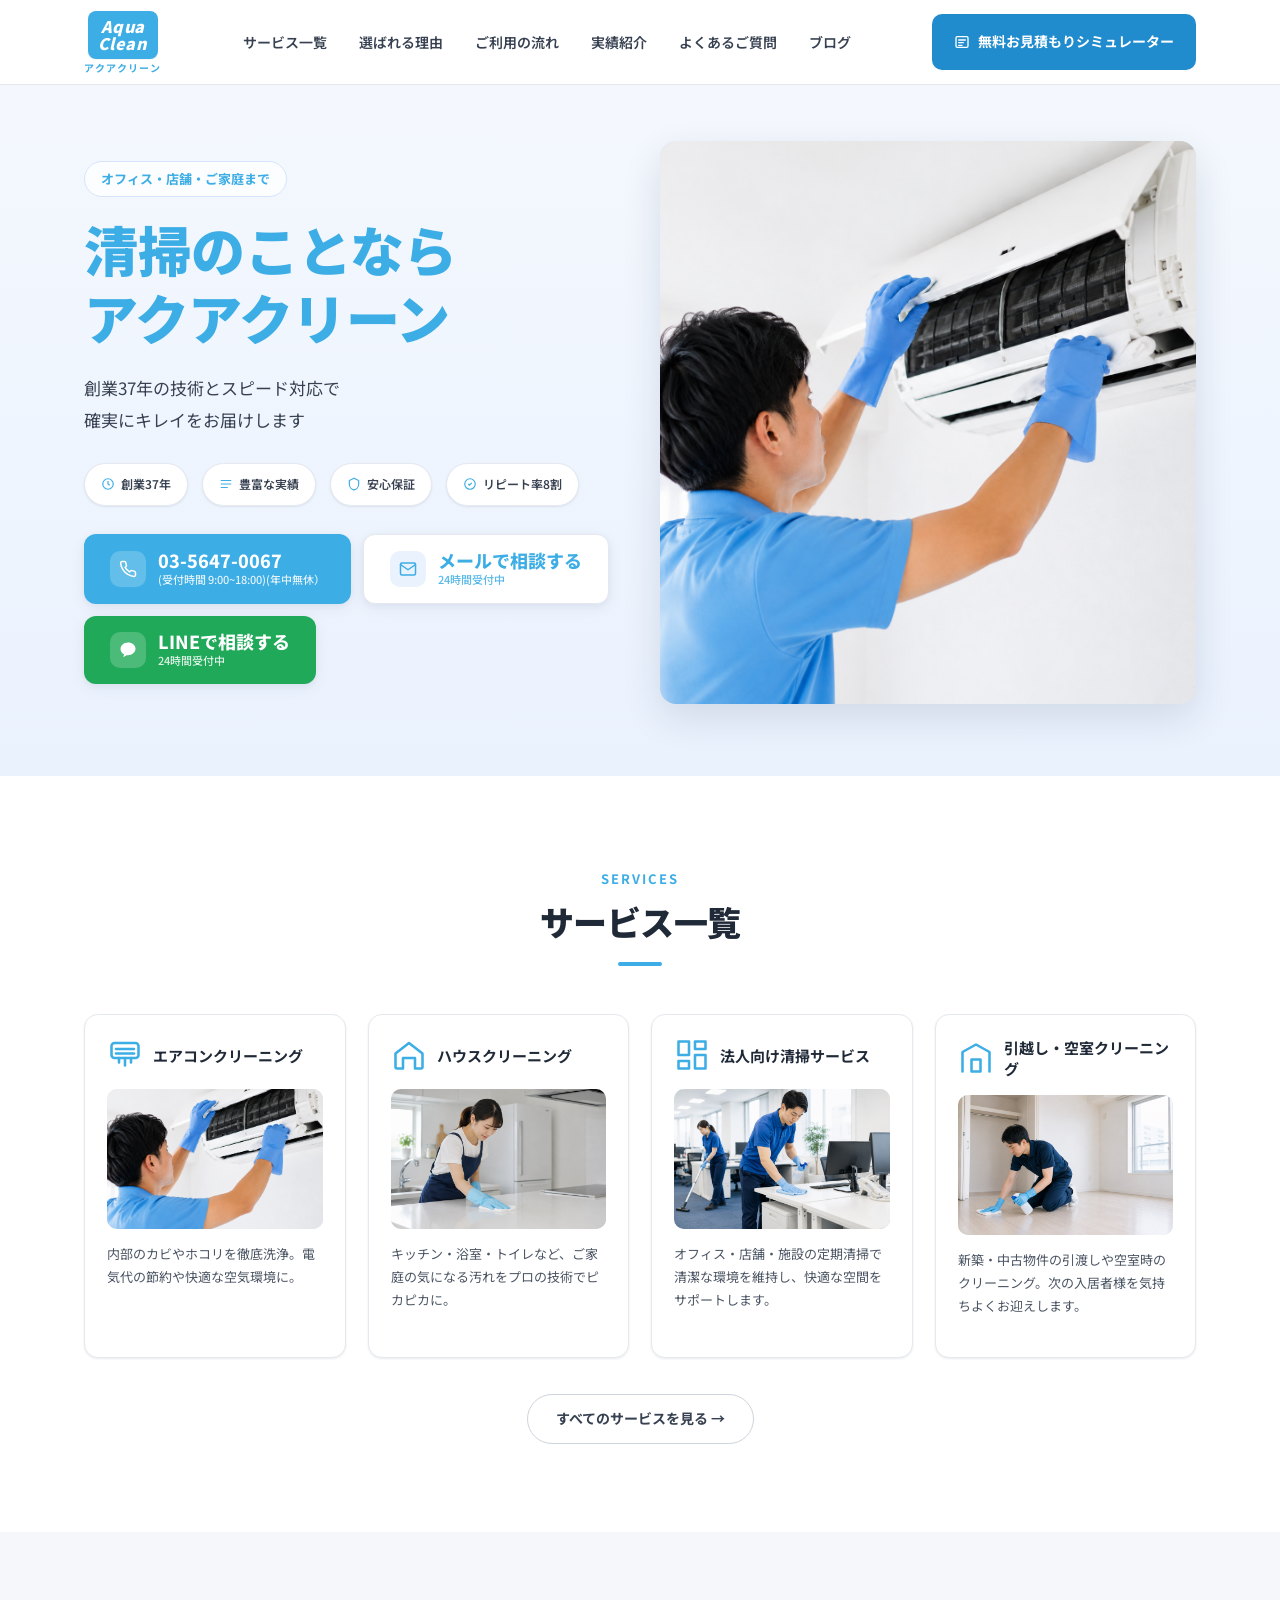
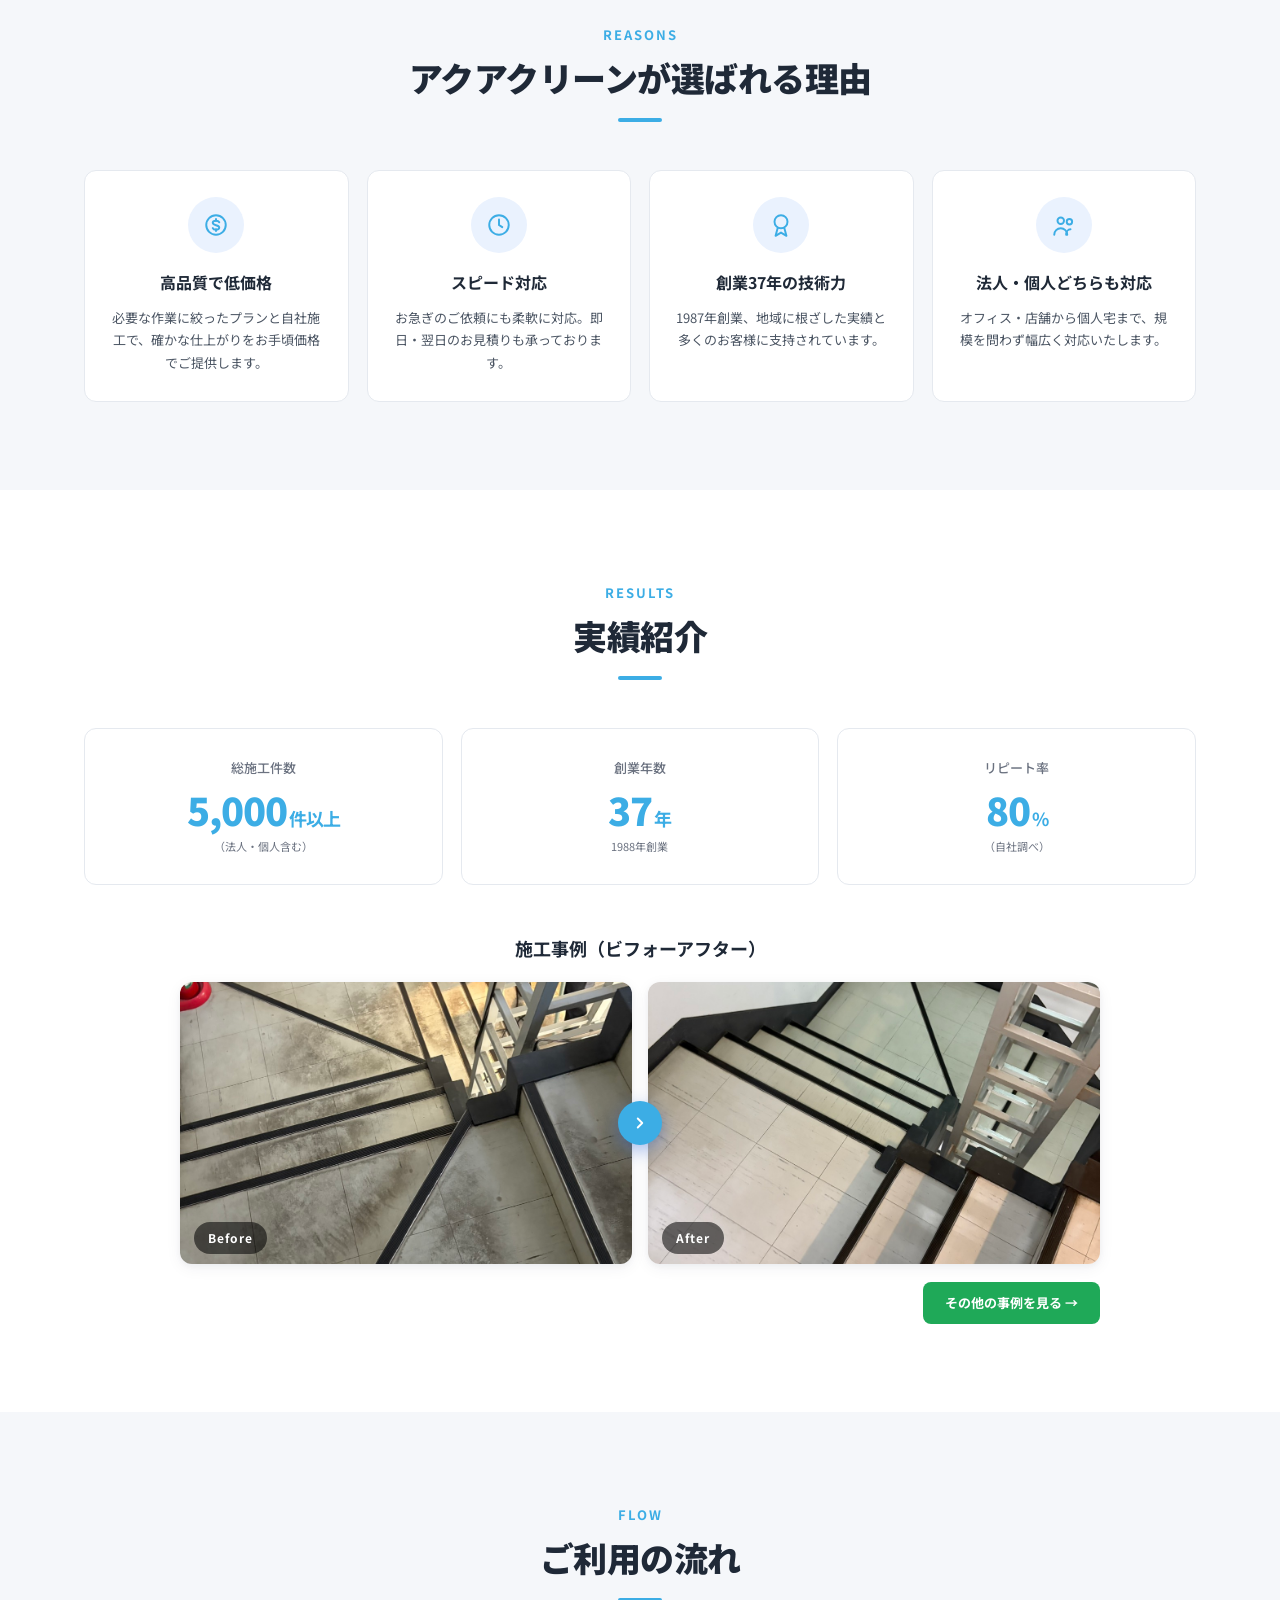
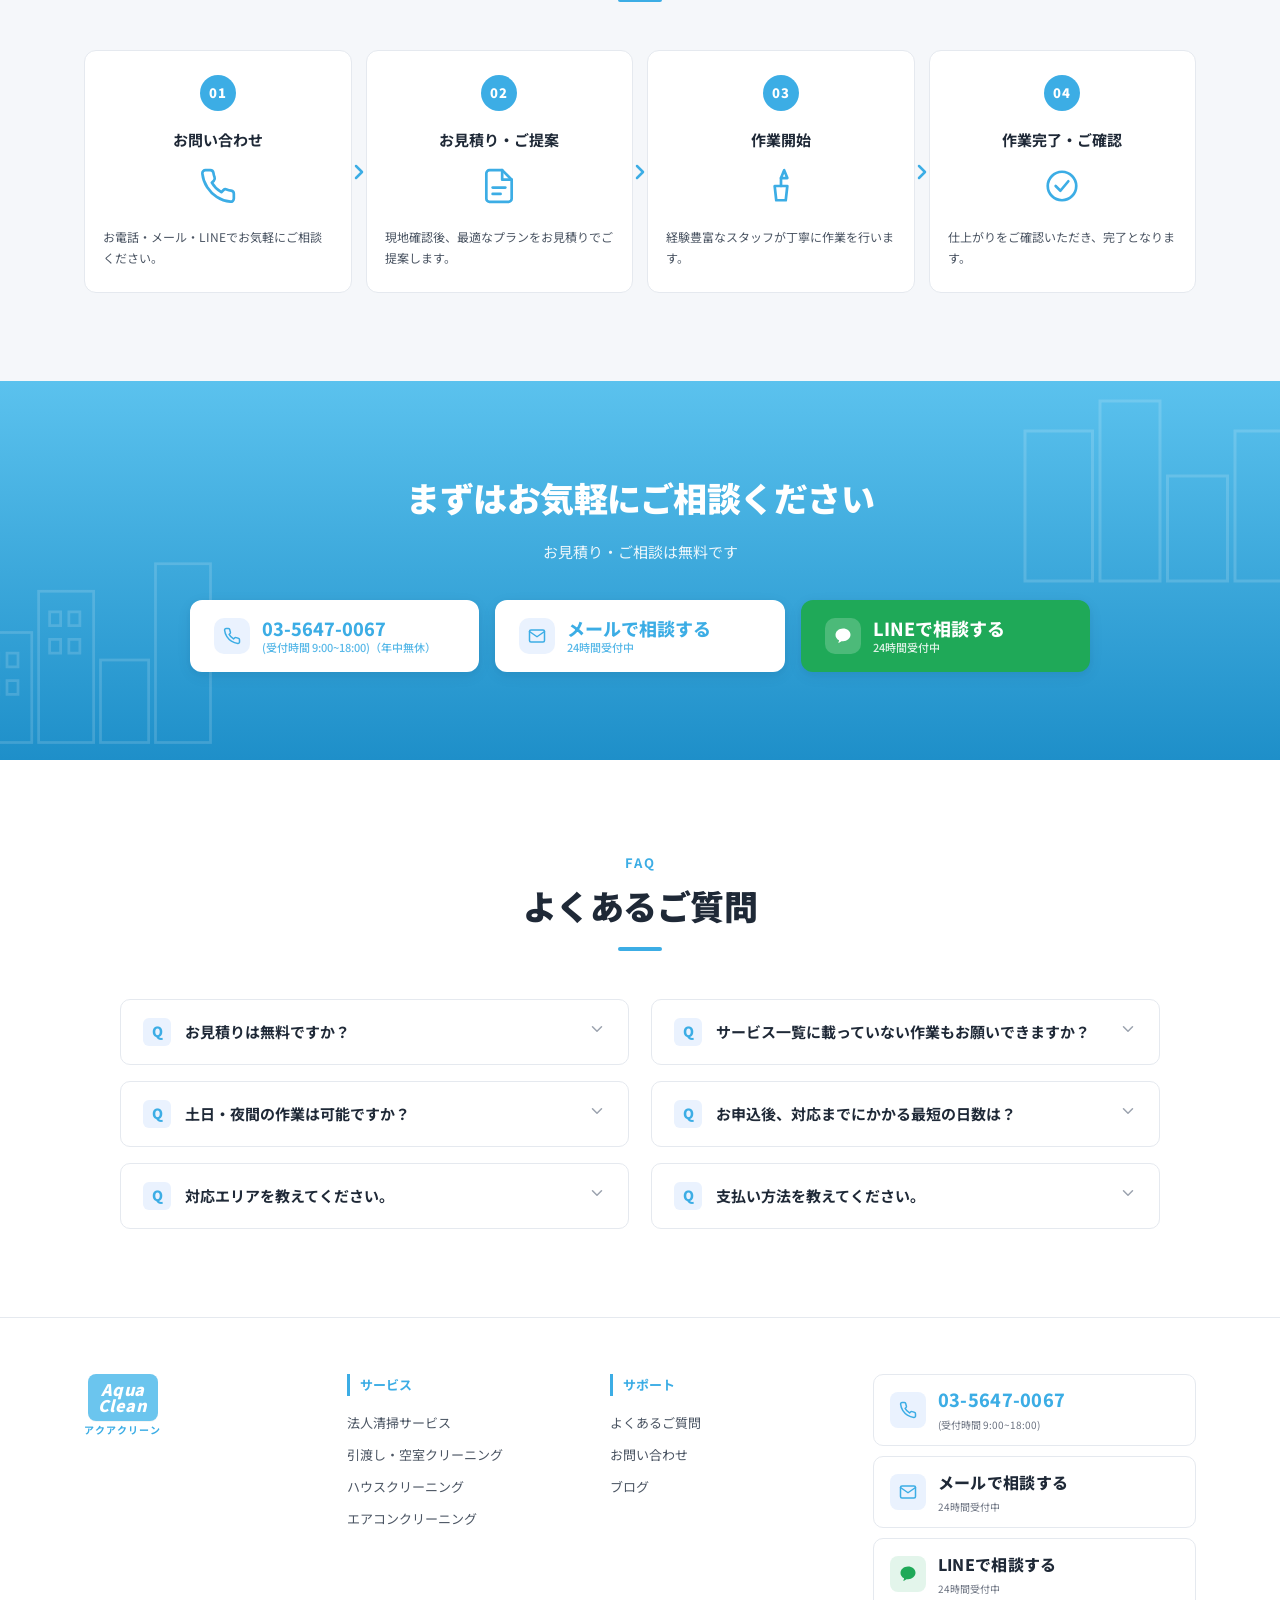
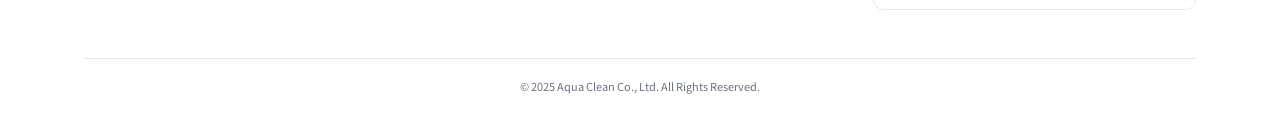
==== index.html @ 9b35b6a0 "Initial commit: aqua-clean LP site Co-Authored-By: Claude Sonnet 5 <noreply@anthropic.com>" ====
<!DOCTYPE html>
<html lang="ja">
<head>
<meta charset="UTF-8" />
<meta name="viewport" content="width=device-width, initial-scale=1.0" />
<title>アクアクリーン株式会社 | 法人・ハウスクリーニング・エアコン・空室清掃</title>
<link rel="preconnect" href="https://fonts.googleapis.com" />
<link rel="preconnect" href="https://fonts.gstatic.com" crossorigin />
<link href="https://fonts.googleapis.com/css2?family=Noto+Sans+JP:wght@400;500;700;900&display=swap" rel="stylesheet" />
<style>
  :root {
    --primary: #3CADE5;
    --primary-dark: #1E8FC9;
    --primary-light: #6BC5EE;
    --primary-bg: #EAF2FE;
    --green: #1FA958;
    --green-dark: #178A47;
    --pink: #E73E7C;
    --gray-100: #F5F7FA;
    --gray-200: #E5E9EF;
    --gray-300: #CED4DC;
    --gray-400: #9CA3AF;
    --gray-500: #6B7280;
    --gray-600: #4B5563;
    --gray-700: #374151;
    --gray-800: #1F2937;
    --text: #1F2937;
    --text-muted: #6B7280;
    --white: #ffffff;
    --shadow-sm: 0 1px 2px rgba(15, 30, 60, 0.04), 0 1px 3px rgba(15, 30, 60, 0.05);
    --shadow-md: 0 4px 16px rgba(15, 30, 60, 0.06), 0 2px 6px rgba(15, 30, 60, 0.04);
    --shadow-lg: 0 14px 38px rgba(15, 30, 60, 0.08), 0 4px 12px rgba(15, 30, 60, 0.04);
  }

  * { box-sizing: border-box; margin: 0; padding: 0; }
  html { scroll-behavior: smooth; }
  body {
    font-family: 'Noto Sans JP', -apple-system, BlinkMacSystemFont, "Helvetica Neue", Arial, sans-serif;
    color: var(--text);
    background: #fff;
    line-height: 1.7;
    -webkit-font-smoothing: antialiased;
    text-rendering: optimizeLegibility;
  }
  img { max-width: 100%; display: block; }
  a { color: inherit; text-decoration: none; }
  button { font-family: inherit; cursor: pointer; border: none; background: none; }

  .container {
    max-width: 1160px;
    margin: 0 auto;
    padding: 0 24px;
  }

  /* ===== Logo ===== */
  .logo {
    display: inline-flex;
    flex-direction: column;
    align-items: center;
    gap: 4px;
    line-height: 1;
  }
  .logo-mark {
    background: var(--primary-light);
    color: #fff;
    border-radius: 8px;
    padding: 7px 10px;
    font-weight: 900;
    font-size: 16px;
    line-height: 1.05;
    text-align: center;
    font-style: italic;
    letter-spacing: 0.5px;
    box-shadow: 0 1px 0 rgba(0,0,0,0.04);
    width: 70px;
  }
  .logo-mark span { display: block; }
  .logo-sub {
    font-size: 10px;
    color: var(--primary);
    font-weight: 700;
    letter-spacing: 1px;
  }

  /* ===== Header ===== */
  .header {
    position: sticky;
    top: 0;
    z-index: 50;
    background: #fff;
    border-bottom: 1px solid var(--gray-200);
  }
  .header-inner {
    display: flex;
    align-items: center;
    gap: 24px;
    height: 84px;
  }
  .header .logo {
    flex-shrink: 0;
  }
  .nav {
    display: flex;
    align-items: center;
    justify-content: center;
    gap: 32px;
    flex: 1;
    height: 100%;
    margin: 0;
  }
  .nav a {
    font-size: 14px;
    font-weight: 600;
    color: var(--gray-700);
    line-height: 1;
    white-space: nowrap;
    transition: color 0.15s;
  }
  .nav a:hover { color: var(--primary); }
  .header-cta {
    display: flex;
    align-items: center;
    gap: 8px;
    flex-shrink: 0;
    height: 56px;
  }
  .header-phone {
    display: flex;
    align-items: center;
    gap: 10px;
    border: 1.5px solid var(--gray-200);
    border-radius: 10px;
    padding: 0 18px;
    height: 100%;
  }
  .header-phone .ph-icon {
    color: var(--primary);
  }
  .header-phone .ph-num {
    font-size: 20px;
    font-weight: 700;
    color: var(--primary);
    letter-spacing: 0.5px;
    line-height: 1.1;
  }
  .header-phone .ph-hours {
    font-size: 10px;
    color: var(--gray-500);
    line-height: 1.3;
  }
  .btn-contact {
    display: inline-flex;
    align-items: center;
    gap: 8px;
    background: var(--primary);
    color: #fff;
    padding: 0 22px;
    height: 100%;
    border-radius: 10px;
    font-size: 14px;
    font-weight: 700;
    white-space: nowrap;
    transition: background 0.15s;
  }
  .btn-contact:hover { background: var(--primary-dark); }

  /* ===== Hero ===== */
  .hero {
    position: relative;
    background: linear-gradient(180deg, #F4F8FE 0%, #EAF2FE 100%);
    overflow: hidden;
  }
  .hero-inner {
    display: grid;
    grid-template-columns: 1fr 1fr;
    gap: 40px;
    align-items: center;
    padding: 56px 24px 72px;
    max-width: 1160px;
    margin: 0 auto;
  }
  .hero-eyebrow {
    display: inline-block;
    background: rgba(255,255,255,0.8);
    color: var(--primary);
    border: 1px solid #D6E4FB;
    border-radius: 999px;
    padding: 6px 16px;
    font-size: 13px;
    font-weight: 700;
    margin-bottom: 18px;
  }
  .hero h1 {
    font-size: 54px;
    line-height: 1.25;
    font-weight: 900;
    color: var(--primary);
    margin-bottom: 22px;
    letter-spacing: -0.5px;
  }
  .hero p.lead {
    font-size: 17px;
    color: var(--gray-700);
    line-height: 1.85;
    margin-bottom: 28px;
  }
  .hero-badges {
    display: flex;
    gap: 14px;
    margin-bottom: 28px;
    flex-wrap: wrap;
  }
  .hero-badge {
    background: #fff;
    border: 1px solid var(--gray-200);
    border-radius: 999px;
    padding: 10px 16px;
    font-size: 12px;
    font-weight: 600;
    color: var(--gray-700);
    display: flex;
    align-items: center;
    gap: 6px;
    box-shadow: var(--shadow-sm);
  }
  .hero-badge svg { color: var(--primary); }
  .hero-cta {
    display: flex;
    flex-wrap: wrap;
    gap: 12px;
  }
  .hero-img-wrap {
    position: relative;
    aspect-ratio: 4 / 4.2;
    border-radius: 16px;
    overflow: hidden;
    background: #DDE9F4;
    box-shadow: 0 14px 38px rgba(15, 30, 60, 0.12);
  }
  .hero-img-wrap img {
    width: 100%;
    height: 100%;
    object-fit: cover;
    object-position: center;
    display: block;
  }

  /* ===== Buttons ===== */
  .btn {
    display: inline-flex;
    align-items: center;
    gap: 12px;
    padding: 16px 26px;
    border-radius: 12px;
    font-weight: 700;
    font-size: 15px;
    transition: transform 0.12s ease, box-shadow 0.12s ease, background 0.15s;
    box-shadow: var(--shadow-md);
    line-height: 1.2;
  }
  .btn:hover { transform: translateY(-1px); box-shadow: var(--shadow-lg); }
  .btn-primary {
    background: var(--primary);
    color: #fff;
  }
  .btn-primary:hover { background: var(--primary-dark); }
  .btn-secondary {
    background: #fff;
    color: var(--primary);
    border: 1.5px solid var(--gray-200);
  }
  .btn-line {
    background: var(--green);
    color: #fff;
  }
  .btn-line:hover { background: var(--green-dark); }
  .btn-icon {
    width: 36px;
    height: 36px;
    border-radius: 10px;
    background: rgba(255,255,255,0.2);
    display: inline-flex;
    align-items: center;
    justify-content: center;
    flex-shrink: 0;
  }
  .btn-secondary .btn-icon { background: var(--primary-bg); }
  .btn .btn-text {
    display: flex;
    flex-direction: column;
    align-items: flex-start;
    gap: 2px;
  }
  .btn .btn-text .lg { font-size: 18px; font-weight: 800; line-height: 1.1; }
  .btn .btn-text .sm { font-size: 11px; opacity: 0.85; font-weight: 500; }

  /* ===== Section base ===== */
  section { padding: 88px 0; }
  .section-head {
    text-align: center;
    margin-bottom: 48px;
  }
  .section-eyebrow {
    display: inline-block;
    color: var(--primary);
    font-weight: 700;
    font-size: 13px;
    letter-spacing: 2px;
    margin-bottom: 10px;
  }
  .section-title {
    font-size: 34px;
    font-weight: 900;
    color: var(--gray-800);
    letter-spacing: -0.5px;
    line-height: 1.3;
  }
  .section-title::after {
    content: "";
    display: block;
    width: 44px;
    height: 4px;
    background: var(--primary);
    border-radius: 2px;
    margin: 18px auto 0;
  }

  /* ===== Services ===== */
  .services-grid {
    display: grid;
    grid-template-columns: repeat(4, 1fr);
    gap: 22px;
  }
  .service-card {
    background: #fff;
    border: 1px solid var(--gray-200);
    border-radius: 14px;
    padding: 22px;
    display: flex;
    flex-direction: column;
    box-shadow: var(--shadow-sm);
    transition: transform 0.18s, box-shadow 0.18s;
  }
  .service-card:hover { transform: translateY(-4px); box-shadow: var(--shadow-lg); }
  .service-head {
    display: flex;
    align-items: center;
    gap: 10px;
    margin-bottom: 16px;
  }
  .service-icon {
    width: 36px;
    height: 36px;
    color: var(--primary);
    flex-shrink: 0;
  }
  .service-head h3 {
    font-size: 15px;
    font-weight: 700;
    color: var(--gray-800);
    line-height: 1.4;
  }
  .service-img {
    border-radius: 10px;
    overflow: hidden;
    height: 140px;
    margin-bottom: 14px;
    position: relative;
    background: #E6EEF6;
  }
  .service-img .ph {
    position: absolute; inset: 0;
    display: flex; align-items: center; justify-content: center;
    font-size: 11px; color: rgba(0,0,0,0.35);
    font-family: ui-monospace, monospace;
  }
  .service-card p {
    font-size: 13px;
    color: var(--gray-600);
    line-height: 1.75;
    margin-bottom: 18px;
    flex: 1;
  }
  .service-btn {
    display: inline-flex;
    align-items: center;
    justify-content: center;
    gap: 6px;
    width: 100%;
    background: #fff;
    border: 1.5px solid var(--primary);
    color: var(--primary);
    padding: 10px 14px;
    border-radius: 8px;
    font-weight: 700;
    font-size: 13px;
    transition: background 0.15s, color 0.15s;
  }
  .service-btn:hover { background: var(--primary); color: #fff; }
  .services-allbtn {
    display: block;
    margin: 36px auto 0;
    text-align: center;
  }
  .services-allbtn a {
    display: inline-block;
    background: #fff;
    border: 1.5px solid var(--gray-300);
    color: var(--gray-700);
    padding: 12px 28px;
    border-radius: 999px;
    font-size: 14px;
    font-weight: 700;
    transition: all 0.15s;
  }
  .services-allbtn a:hover { border-color: var(--primary); color: var(--primary); }

  .service-img img {
    position: absolute;
    inset: 0;
    width: 100%;
    height: 100%;
    object-fit: cover;
    object-position: center;
    display: block;
  }

  /* Service-specific imagery (CSS-only placeholder visuals) */
  .img-aircon { background: linear-gradient(135deg, #E8F1F9 0%, #C9DDF0 100%); }
  .img-house  { background: linear-gradient(135deg, #FCE8EE 0%, #E8C9D5 100%); }
  .img-corp   { background: linear-gradient(135deg, #E5EAF1 0%, #C2CCD9 100%); }
  .img-move   { background: linear-gradient(135deg, #EFF5EA 0%, #D7E5C9 100%); }

  /* ===== Reasons ===== */
  .reasons {
    background: var(--gray-100);
  }
  .reasons-grid {
    display: grid;
    grid-template-columns: repeat(4, 1fr);
    gap: 18px;
  }
  .reason-card {
    background: #fff;
    border: 1px solid var(--gray-200);
    border-radius: 12px;
    padding: 26px 22px;
    text-align: center;
  }
  .reason-icon {
    width: 56px;
    height: 56px;
    border-radius: 50%;
    background: var(--primary-bg);
    color: var(--primary);
    display: inline-flex;
    align-items: center;
    justify-content: center;
    margin-bottom: 16px;
  }
  .reason-card h3 {
    font-size: 16px;
    font-weight: 700;
    color: var(--gray-800);
    margin-bottom: 10px;
  }
  .reason-card p {
    font-size: 13px;
    color: var(--gray-600);
    line-height: 1.75;
  }

  /* ===== Results ===== */
  .stats-grid {
    display: grid;
    grid-template-columns: repeat(3, 1fr);
    gap: 18px;
    margin-bottom: 48px;
  }
  .stat {
    background: #fff;
    border: 1px solid var(--gray-200);
    border-radius: 12px;
    padding: 28px 16px;
    text-align: center;
  }
  .stat-label {
    font-size: 13px;
    color: var(--gray-500);
    margin-bottom: 12px;
    font-weight: 500;
  }
  .stat-value {
    font-size: 38px;
    font-weight: 900;
    color: var(--primary);
    line-height: 1;
    letter-spacing: -1px;
  }
  .stat-value .unit {
    font-size: 18px;
    font-weight: 700;
    margin-left: 2px;
  }
  .stat-sub {
    font-size: 11px;
    color: var(--gray-500);
    margin-top: 8px;
  }
  .results-h3 {
    font-size: 18px;
    font-weight: 700;
    color: var(--gray-800);
    margin-bottom: 18px;
    text-align: center;
  }
  .ba-wrap {
    position: relative;
    display: grid;
    grid-template-columns: 1fr 1fr;
    gap: 16px;
    max-width: 920px;
    margin: 0 auto;
  }
  .ba-card {
    border-radius: 12px;
    overflow: hidden;
    aspect-ratio: 16/10;
    position: relative;
    box-shadow: var(--shadow-md);
  }
  .ba-img {
    position: absolute;
    inset: 0;
    background: linear-gradient(180deg, #C8C9CB 0%, #989B9F 100%);
  }
  .ba-img img {
    width: 100%;
    height: 100%;
    object-fit: cover;
    object-position: center;
    display: block;
  }
  .ba-img.before {
    background:
      linear-gradient(135deg, rgba(40,40,40,0.25) 0%, rgba(255,255,255,0) 60%),
      repeating-linear-gradient(45deg, #BCBEC1 0 28px, #A6A8AC 28px 56px);
  }
  .ba-img.after {
    background:
      linear-gradient(180deg, rgba(255,255,255,0.4) 0%, rgba(255,255,255,0.05) 60%),
      repeating-linear-gradient(45deg, #F2F4F7 0 28px, #DCE0E5 28px 56px);
  }
  .ba-tag {
    position: absolute;
    bottom: 10px;
    left: 14px;
    background: rgba(0,0,0,0.55);
    color: #fff;
    font-size: 12px;
    font-weight: 700;
    padding: 6px 14px;
    border-radius: 999px;
    letter-spacing: 1px;
  }
  .ba-toggle {
    position: absolute;
    top: 50%; left: 50%;
    transform: translate(-50%, -50%);
    width: 44px; height: 44px;
    border-radius: 50%;
    background: var(--primary);
    color: #fff;
    display: flex; align-items: center; justify-content: center;
    box-shadow: 0 6px 18px rgba(30,91,214,0.4);
    z-index: 2;
    cursor: default; pointer-events: none;
  }
  .ba-more {
    text-align: right;
    margin-top: 18px;
    max-width: 920px;
    margin-left: auto;
    margin-right: auto;
  }
  .ba-more a {
    display: inline-block;
    background: var(--green);
    color: #fff;
    padding: 10px 22px;
    border-radius: 8px;
    font-size: 13px;
    font-weight: 700;
  }

  /* ===== Flow ===== */
  .flow {
    background: var(--gray-100);
  }
  .flow-grid {
    display: grid;
    grid-template-columns: repeat(4, 1fr);
    gap: 14px;
    position: relative;
  }
  .flow-card {
    background: #fff;
    border: 1px solid var(--gray-200);
    border-radius: 12px;
    padding: 24px 18px;
    text-align: center;
    position: relative;
  }
  .flow-arrow {
    position: absolute;
    top: 50%;
    right: -20px;
    transform: translateY(-50%);
    width: 24px;
    height: 24px;
    color: var(--primary);
    z-index: 2;
  }
  .flow-num {
    display: inline-flex;
    align-items: center;
    justify-content: center;
    width: 36px; height: 36px;
    border-radius: 50%;
    background: var(--primary);
    color: #fff;
    font-weight: 900;
    font-size: 13px;
    margin-bottom: 16px;
    letter-spacing: 1px;
  }
  .flow-card h3 {
    font-size: 15px;
    font-weight: 700;
    color: var(--gray-800);
    margin-bottom: 14px;
  }
  .flow-icon {
    width: 38px;
    height: 38px;
    color: var(--primary);
    margin: 0 auto 14px;
  }
  .flow-card p {
    font-size: 12px;
    color: var(--gray-600);
    line-height: 1.75;
    text-align: left;
  }

  /* ===== CTA Section ===== */
  .cta-section {
    background: linear-gradient(180deg, #5BC2EE 0%, #1E8FC9 100%);
    color: #fff;
    position: relative;
    overflow: hidden;
  }
  .cta-section::before, .cta-section::after {
    content: "";
    position: absolute;
    pointer-events: none;
    opacity: 0.15;
  }
  .cta-section::before {
    left: -40px; bottom: -10px;
    width: 280px; height: 220px;
    background: url("data:image/svg+xml;utf8,<svg xmlns='http://www.w3.org/2000/svg' viewBox='0 0 200 160'><g fill='none' stroke='white' stroke-width='2'><rect x='10' y='60' width='40' height='80'/><rect x='55' y='30' width='40' height='110'/><rect x='100' y='80' width='35' height='60'/><rect x='140' y='10' width='40' height='130'/><rect x='18' y='75' width='8' height='10'/><rect x='32' y='75' width='8' height='10'/><rect x='18' y='95' width='8' height='10'/><rect x='32' y='95' width='8' height='10'/><rect x='63' y='45' width='8' height='10'/><rect x='77' y='45' width='8' height='10'/><rect x='63' y='65' width='8' height='10'/><rect x='77' y='65' width='8' height='10'/></g></svg>") no-repeat center / contain;
  }
  .cta-section::after {
    right: -40px; top: -10px;
    width: 320px; height: 240px;
    background: url("data:image/svg+xml;utf8,<svg xmlns='http://www.w3.org/2000/svg' viewBox='0 0 200 160'><g fill='none' stroke='white' stroke-width='2'><rect x='10' y='40' width='45' height='100'/><rect x='60' y='20' width='40' height='120'/><rect x='105' y='70' width='40' height='70'/><rect x='150' y='40' width='40' height='100'/></g></svg>") no-repeat center / contain;
  }
  .cta-section .container { position: relative; z-index: 2; }
  .cta-title {
    text-align: center;
    font-size: 34px;
    font-weight: 900;
    margin-bottom: 12px;
    letter-spacing: -0.5px;
  }
  .cta-sub {
    text-align: center;
    font-size: 15px;
    opacity: 0.9;
    margin-bottom: 36px;
  }
  .cta-buttons {
    display: grid;
    grid-template-columns: repeat(3, 1fr);
    gap: 16px;
    max-width: 900px;
    margin: 0 auto;
  }
  .cta-buttons .btn {
    justify-content: flex-start;
    padding: 18px 24px;
  }
  .cta-buttons .btn-phone {
    background: #fff;
    color: var(--primary);
  }
  .cta-buttons .btn-mail {
    background: #fff;
    color: var(--primary);
  }
  .cta-buttons .btn-mail .btn-icon { background: var(--primary-bg); }

  /* ===== FAQ ===== */
  .faq-grid {
    display: grid;
    grid-template-columns: 1fr 1fr;
    gap: 16px 22px;
    max-width: 1040px;
    margin: 0 auto;
  }
  .faq-item {
    background: #fff;
    border: 1px solid var(--gray-200);
    border-radius: 10px;
    padding: 18px 22px;
    cursor: pointer;
    transition: border-color 0.15s, box-shadow 0.15s;
  }
  .faq-item:hover { border-color: var(--primary); }
  .faq-q {
    display: flex;
    align-items: center;
    gap: 14px;
    font-weight: 700;
    font-size: 15px;
    color: var(--gray-800);
  }
  .faq-q .q-mark {
    width: 28px; height: 28px;
    background: var(--primary-bg);
    color: var(--primary);
    border-radius: 6px;
    display: inline-flex;
    align-items: center;
    justify-content: center;
    font-weight: 900;
    flex-shrink: 0;
    font-size: 14px;
  }
  .faq-q .q-text { flex: 1; }
  .faq-q .q-chev {
    color: var(--gray-400);
    transition: transform 0.2s;
  }
  .faq-item.open .q-chev { transform: rotate(180deg); color: var(--primary); }
  .faq-a {
    max-height: 0;
    overflow: hidden;
    transition: max-height 0.25s ease;
    color: var(--gray-600);
    font-size: 13.5px;
    line-height: 1.85;
    padding-left: 42px;
  }
  .faq-item.open .faq-a {
    max-height: 300px;
    padding-top: 12px;
  }

  /* ===== Footer ===== */
  .footer {
    background: #fff;
    border-top: 1px solid var(--gray-200);
    padding: 56px 0 0;
  }
  .footer-grid {
    display: grid;
    grid-template-columns: 1fr 1fr 1fr 1.4fr;
    gap: 32px;
    align-items: flex-start;
  }
  .footer-brand .footer-logo { margin-bottom: 16px; }
  .footer-company {
    font-size: 14px;
    font-weight: 700;
    margin-bottom: 12px;
    color: var(--gray-800);
  }
  .footer-info {
    font-size: 12px;
    color: var(--gray-600);
    line-height: 1.85;
  }
  .footer-info .tel-num {
    color: var(--primary);
    font-weight: 700;
    font-size: 14px;
  }
  .footer-col h4 {
    font-size: 13px;
    color: var(--primary);
    font-weight: 700;
    margin-bottom: 16px;
    padding-left: 10px;
    border-left: 3px solid var(--primary);
  }
  .footer-col ul { list-style: none; }
  .footer-col li {
    font-size: 13px;
    color: var(--gray-600);
    margin-bottom: 10px;
  }
  .footer-col li a:hover { color: var(--primary); }
  .footer-cta {
    display: flex;
    flex-direction: column;
    gap: 10px;
  }
  .footer-cta a {
    display: flex;
    align-items: center;
    gap: 12px;
    border: 1.5px solid var(--gray-200);
    border-radius: 10px;
    padding: 12px 16px;
    background: #fff;
    transition: all 0.15s;
  }
  .footer-cta a:hover { border-color: var(--primary); }
  .footer-cta .ic {
    width: 36px; height: 36px;
    border-radius: 8px;
    display: inline-flex;
    align-items: center;
    justify-content: center;
    flex-shrink: 0;
  }
  .footer-cta .tel .ic { background: var(--primary-bg); color: var(--primary); }
  .footer-cta .mail .ic { background: var(--primary-bg); color: var(--primary); }
  .footer-cta .line .ic { background: rgba(31,169,88,0.12); color: var(--green); }
  .footer-cta .label-lg {
    font-size: 16px;
    font-weight: 800;
    color: var(--gray-800);
    line-height: 1.1;
    letter-spacing: 0.3px;
  }
  .footer-cta .tel .label-lg { color: var(--primary); font-size: 18px; }
  .footer-cta .label-sm {
    display: block;
    font-size: 10px;
    color: var(--gray-500);
    margin-top: 2px;
  }
  .footer-bottom {
    border-top: 1px solid var(--gray-200);
    margin-top: 48px;
    padding: 18px 0;
    text-align: center;
    font-size: 11px;
    color: var(--gray-500);
  }

  /* Hero Top Eyebrow strip */
  .hero-top-line {
    border-bottom: 1px solid var(--gray-200);
    background: #fff;
    padding: 6px 0;
  }
  .hero-top-line .container {
    display: flex;
    justify-content: center;
    gap: 16px;
    font-size: 11px;
    color: var(--gray-500);
  }

  @media (max-width: 960px) {
    .hero-inner { grid-template-columns: 1fr; padding: 40px 24px; }
    .hero h1 { font-size: 38px; }
    .services-grid, .reasons-grid, .stats-grid, .flow-grid { grid-template-columns: repeat(2, 1fr); }
    .cta-buttons { grid-template-columns: 1fr; }
    .faq-grid { grid-template-columns: 1fr; }
    .footer-grid { grid-template-columns: 1fr 1fr; }
    .nav { display: none; }
    .header-cta { gap: 6px; }
  }
</style>
</head>
<body>

<!-- ===== Header ===== -->
<header class="header" data-screen-label="01 Header">
  <div class="container header-inner">
    <a href="#" class="logo" aria-label="アクアクリーン">
      <span class="logo-mark" style="background-color: rgb(60, 173, 229)"><span>Aqua</span><span>Clean</span></span>
      <span class="logo-sub" style="color: rgb(60, 173, 229)">アクアクリーン</span>
    </a>
    <nav class="nav" style="font-size: 12px; height: 25px">
      <a href="#services">サービス一覧</a>
      <a href="#reasons">選ばれる理由</a>
      <a href="#flow">ご利用の流れ</a>
      <a href="#results">実績紹介</a>
      <a href="#faq">よくあるご質問</a>
      <a href="/blog/">ブログ</a>
    </nav>
    <div class="header-cta">
      <a href="estimate.html" class="btn-contact" style="background-color: rgb(33, 140, 205)">
        <svg width="16" height="16" viewBox="0 0 24 24" fill="none" stroke="currentColor" stroke-width="2" stroke-linecap="round" stroke-linejoin="round"><rect x="3" y="4" width="18" height="16" rx="2"/><line x1="7" y1="9" x2="17" y2="9"/><line x1="7" y1="13" x2="14" y2="13"/><line x1="7" y1="17" x2="12" y2="17"/></svg>
        無料お見積もりシミュレーター
      </a>
    </div>
  </div>
</header>

<!-- ===== Hero ===== -->
<section class="hero" id="hero" style="padding: 0;" data-screen-label="03 Hero">
  <div class="hero-inner">
    <div class="hero-text">
      <span class="hero-eyebrow" style="color: rgb(60, 173, 229)">オフィス・店舗・ご家庭まで</span>
      <h1 style="color: rgb(60, 173, 229)">清掃のことなら<br/>アクアクリーン</h1>
      <p class="lead">創業37年の技術とスピード対応で<br/>確実にキレイをお届けします</p>

      <div class="hero-badges">
        <span class="hero-badge"><svg width="14" height="14" viewBox="0 0 24 24" fill="none" stroke="currentColor" stroke-width="2"><circle cx="12" cy="12" r="9"/><polyline points="12 7 12 12 15 14"/></svg>創業37年</span>
        <span class="hero-badge"><svg width="14" height="14" viewBox="0 0 24 24" fill="none" stroke="currentColor" stroke-width="2"><path d="M3 12h18M3 6h18M3 18h12"/></svg>豊富な実績</span>
        <span class="hero-badge"><svg width="14" height="14" viewBox="0 0 24 24" fill="none" stroke="currentColor" stroke-width="2"><path d="M12 2 4 6v6c0 5 3.4 9.5 8 10 4.6-.5 8-5 8-10V6l-8-4z"/></svg>安心保証</span>
        <span class="hero-badge"><svg width="14" height="14" viewBox="0 0 24 24" fill="none" stroke="currentColor" stroke-width="2"><path d="M21 12a9 9 0 1 1-18 0 9 9 0 0 1 18 0z"/><path d="M9 12l2 2 4-4"/></svg>リピート率8割</span>
      </div>

      <div class="hero-cta">
        <a href="tel:0356470067" class="btn btn-primary">
          <span class="btn-icon">
            <svg width="18" height="18" viewBox="0 0 24 24" fill="none" stroke="currentColor" stroke-width="2" stroke-linecap="round" stroke-linejoin="round"><path d="M22 16.92v3a2 2 0 0 1-2.18 2 19.79 19.79 0 0 1-8.63-3.07 19.5 19.5 0 0 1-6-6 19.79 19.79 0 0 1-3.07-8.67A2 2 0 0 1 4.11 2h3a2 2 0 0 1 2 1.72c.13.96.37 1.9.72 2.81a2 2 0 0 1-.45 2.11L8.09 9.91a16 16 0 0 0 6 6l1.27-1.27a2 2 0 0 1 2.11-.45c.91.35 1.85.59 2.81.72A2 2 0 0 1 22 16.92z"/></svg>
          </span>
          <span class="btn-text"><span class="lg">03-5647-0067</span><span class="sm">(受付時間 9:00~18:00)(年中無休）</span></span>
        </a>
        <a href="contact.html" class="btn btn-secondary">
          <span class="btn-icon">
            <svg width="18" height="18" viewBox="0 0 24 24" fill="none" stroke="currentColor" stroke-width="2" stroke-linecap="round" stroke-linejoin="round"><path d="M4 4h16c1.1 0 2 .9 2 2v12c0 1.1-.9 2-2 2H4c-1.1 0-2-.9-2-2V6c0-1.1.9-2 2-2z"/><polyline points="22,6 12,13 2,6"/></svg>
          </span>
          <span class="btn-text"><span class="lg">メールで相談する</span><span class="sm">24時間受付中</span></span>
        </a>
        <a href="#" onclick="openLineModal();return false;" class="btn btn-line">
          <span class="btn-icon">
            <svg width="18" height="18" viewBox="0 0 24 24" fill="currentColor"><path d="M12 2C6.48 2 2 5.86 2 10.6c0 3 1.92 5.66 4.83 7.18-.21.74-.78 2.74-.89 3.16-.14.5.18.5.39.36.16-.11 2.55-1.74 3.59-2.45.66.1 1.34.15 2.08.15 5.52 0 10-3.86 10-8.6S17.52 2 12 2z"/></svg>
          </span>
          <span class="btn-text"><span class="lg">LINEで相談する</span><span class="sm">24時間受付中</span></span>
        </a>
      </div>
    </div>

    <div class="hero-img-wrap">
      <img src="assets/hero-aircon.png" alt="エアコンクリーニング作業中のスタッフ" loading="eager"/>
    </div>
  </div>
</section>

<!-- ===== Services ===== -->
<section id="services" data-screen-label="04 Services">
  <div class="container">
    <div class="section-head">
      <span class="section-eyebrow">SERVICES</span>
      <h2 class="section-title">サービス一覧</h2>
    </div>
    <div class="services-grid">
      <article class="service-card">
        <div class="service-head">
          <svg class="service-icon" viewBox="0 0 24 24" fill="none" stroke="currentColor" stroke-width="1.7" stroke-linecap="round" stroke-linejoin="round"><rect x="3" y="4" width="18" height="10" rx="2"/><line x1="6" y1="8" x2="18" y2="8"/><line x1="6" y1="11" x2="18" y2="11"/><path d="M8 14v3M16 14v3M12 14v5"/></svg>
          <h3>エアコンクリーニング</h3>
        </div>
        <div class="service-img img-aircon"><img src="assets/hero-aircon.png" alt="エアコンクリーニング" loading="lazy"/></div>
        <p>内部のカビやホコリを徹底洗浄。電気代の節約や快適な空気環境に。</p>
      </article>

      <article class="service-card">
        <div class="service-head">
          <svg class="service-icon" viewBox="0 0 24 24" fill="none" stroke="currentColor" stroke-width="1.7" stroke-linecap="round" stroke-linejoin="round"><path d="M3 11l9-7 9 7v9a1 1 0 0 1-1 1h-4v-7h-8v7H4a1 1 0 0 1-1-1z"/></svg>
          <h3>ハウスクリーニング</h3>
        </div>
        <div class="service-img img-house"><img src="assets/service-house.png" alt="ハウスクリーニング" loading="lazy"/></div>
        <p>キッチン・浴室・トイレなど、ご家庭の気になる汚れをプロの技術でピカピカに。</p>
      </article>

      <article class="service-card">
        <div class="service-head">
          <svg class="service-icon" viewBox="0 0 24 24" fill="none" stroke="currentColor" stroke-width="1.7" stroke-linecap="round" stroke-linejoin="round"><rect x="3" y="3" width="7" height="9"/><rect x="14" y="3" width="7" height="5"/><rect x="14" y="12" width="7" height="9"/><rect x="3" y="16" width="7" height="5"/></svg>
          <h3>法人向け清掃サービス</h3>
        </div>
        <div class="service-img img-corp"><img src="assets/service-corp.png" alt="法人向け清掃サービス" loading="lazy"/></div>
        <p>オフィス・店舗・施設の定期清掃で清潔な環境を維持し、快適な空間をサポートします。</p>
      </article>

      <article class="service-card">
        <div class="service-head">
          <svg class="service-icon" viewBox="0 0 24 24" fill="none" stroke="currentColor" stroke-width="1.7" stroke-linecap="round" stroke-linejoin="round"><path d="M3 21V8l9-5 9 5v13"/><rect x="9" y="13" width="6" height="8"/></svg>
          <h3>引越し・空室クリーニング</h3>
        </div>
        <div class="service-img img-move"><img src="assets/service-move.png" alt="引越し・空室クリーニング" loading="lazy"/></div>
        <p>新築・中古物件の引渡しや空室時のクリーニング。次の入居者様を気持ちよくお迎えします。</p>
      </article>
    </div>
    <div class="services-allbtn"><a href="services.html">すべてのサービスを見る →</a></div>
  </div>
</section>

<!-- ===== Reasons ===== -->
<section id="reasons" class="reasons" data-screen-label="05 Reasons">
  <div class="container">
    <div class="section-head">
      <span class="section-eyebrow">REASONS</span>
      <h2 class="section-title">アクアクリーンが選ばれる理由</h2>
    </div>
    <div class="reasons-grid">
      <div class="reason-card">
        <div class="reason-icon">
          <svg width="26" height="26" viewBox="0 0 24 24" fill="none" stroke="currentColor" stroke-width="1.8" stroke-linecap="round" stroke-linejoin="round"><circle cx="12" cy="12" r="9"/><path d="M15 9.5c-.5-1-1.7-1.5-3-1.5-1.7 0-3 .8-3 2 0 1.4 1.5 1.8 3 2.2s3 .8 3 2.2c0 1.2-1.3 2-3 2-1.4 0-2.6-.6-3-1.6"/><path d="M12 6.5V8M12 16v1.5"/></svg>
        </div>
        <h3>高品質で低価格</h3>
        <p>必要な作業に絞ったプランと自社施工で、確かな仕上がりをお手頃価格でご提供します。</p>
      </div>
      <div class="reason-card">
        <div class="reason-icon">
          <svg width="26" height="26" viewBox="0 0 24 24" fill="none" stroke="currentColor" stroke-width="1.8" stroke-linecap="round"><circle cx="12" cy="12" r="9"/><polyline points="12 7 12 12 15 14"/></svg>
        </div>
        <h3>スピード対応</h3>
        <p>お急ぎのご依頼にも柔軟に対応。即日・翌日のお見積りも承っております。</p>
      </div>
      <div class="reason-card">
        <div class="reason-icon">
          <svg width="26" height="26" viewBox="0 0 24 24" fill="none" stroke="currentColor" stroke-width="1.8" stroke-linecap="round" stroke-linejoin="round"><circle cx="12" cy="9" r="6"/><path d="M9 14.5L7 22l5-3 5 3-2-7.5"/></svg>
        </div>
        <h3>創業37年の技術力</h3>
        <p>1987年創業、地域に根ざした実績と多くのお客様に支持されています。</p>
      </div>
      <div class="reason-card">
        <div class="reason-icon">
          <svg width="26" height="26" viewBox="0 0 24 24" fill="none" stroke="currentColor" stroke-width="1.8" stroke-linecap="round" stroke-linejoin="round"><circle cx="9" cy="8" r="3"/><circle cx="17" cy="9" r="2.5"/><path d="M3 21c0-3.3 2.7-6 6-6s6 2.7 6 6"/><path d="M14 21c0-2.5 1.6-5 4-5"/></svg>
        </div>
        <h3>法人・個人どちらも対応</h3>
        <p>オフィス・店舗から個人宅まで、規模を問わず幅広く対応いたします。</p>
      </div>
    </div>
  </div>
</section>

<!-- ===== Results ===== -->
<section id="results" data-screen-label="06 Results">
  <div class="container">
    <div class="section-head">
      <span class="section-eyebrow">RESULTS</span>
      <h2 class="section-title">実績紹介</h2>
    </div>
    <div class="stats-grid">
      <div class="stat">
        <div class="stat-label">総施工件数</div>
        <div class="stat-value">5,000<span class="unit">件以上</span></div>
        <div class="stat-sub">（法人・個人含む）</div>
      </div>
      <div class="stat">
        <div class="stat-label">創業年数</div>
        <div class="stat-value">37<span class="unit">年</span></div>
        <div class="stat-sub">1988年創業</div>
      </div>
      <div class="stat">
        <div class="stat-label">リピート率</div>
        <div class="stat-value">80<span class="unit">%</span></div>
        <div class="stat-sub">（自社調べ）</div>
      </div>
    </div>

    <h3 class="results-h3">施工事例（ビフォーアフター）</h3>
    <div class="ba-wrap">
      <div class="ba-card">
        <div class="ba-img before"><img src="assets/case-before-1.jpg" alt="施工前の階段タイル"/></div>
        <span class="ba-tag">Before</span>
      </div>
      <div class="ba-card">
        <div class="ba-img after"><img src="assets/case-after-1.jpg" alt="施工後の階段タイル"/></div>
        <span class="ba-tag">After</span>
      </div>
      <div class="ba-toggle">
        <svg width="18" height="18" viewBox="0 0 24 24" fill="none" stroke="currentColor" stroke-width="2.5" stroke-linecap="round" stroke-linejoin="round"><polyline points="9 18 15 12 9 6"/></svg>
      </div>
    </div>
    <div class="ba-more"><a href="cases.html">その他の事例を見る →</a></div>
  </div>
</section>

<!-- ===== Flow ===== -->
<section id="flow" class="flow" data-screen-label="07 Flow">
  <div class="container">
    <div class="section-head">
      <span class="section-eyebrow">FLOW</span>
      <h2 class="section-title">ご利用の流れ</h2>
    </div>
    <div class="flow-grid">
      <div class="flow-card">
        <div class="flow-num">01</div>
        <h3>お問い合わせ</h3>
        <svg class="flow-icon" viewBox="0 0 24 24" fill="none" stroke="currentColor" stroke-width="1.7" stroke-linecap="round" stroke-linejoin="round"><path d="M22 16.92v3a2 2 0 0 1-2.18 2 19.79 19.79 0 0 1-8.63-3.07 19.5 19.5 0 0 1-6-6 19.79 19.79 0 0 1-3.07-8.67A2 2 0 0 1 4.11 2h3a2 2 0 0 1 2 1.72c.13.96.37 1.9.72 2.81a2 2 0 0 1-.45 2.11L8.09 9.91a16 16 0 0 0 6 6l1.27-1.27a2 2 0 0 1 2.11-.45c.91.35 1.85.59 2.81.72A2 2 0 0 1 22 16.92z"/></svg>
        <p>お電話・メール・LINEでお気軽にご相談ください。</p>
        <svg class="flow-arrow" viewBox="0 0 24 24" fill="none" stroke="currentColor" stroke-width="2.5" stroke-linecap="round" stroke-linejoin="round"><polyline points="9 18 15 12 9 6"/></svg>
      </div>
      <div class="flow-card">
        <div class="flow-num">02</div>
        <h3>お見積り・ご提案</h3>
        <svg class="flow-icon" viewBox="0 0 24 24" fill="none" stroke="currentColor" stroke-width="1.7" stroke-linecap="round" stroke-linejoin="round"><path d="M14 2H6a2 2 0 0 0-2 2v16a2 2 0 0 0 2 2h12a2 2 0 0 0 2-2V8z"/><polyline points="14 2 14 8 20 8"/><line x1="8" y1="13" x2="16" y2="13"/><line x1="8" y1="17" x2="13" y2="17"/></svg>
        <p>現地確認後、最適なプランをお見積りでご提案します。</p>
        <svg class="flow-arrow" viewBox="0 0 24 24" fill="none" stroke="currentColor" stroke-width="2.5" stroke-linecap="round" stroke-linejoin="round"><polyline points="9 18 15 12 9 6"/></svg>
      </div>
      <div class="flow-card">
        <div class="flow-num">03</div>
        <h3>作業開始</h3>
        <svg class="flow-icon" viewBox="0 0 24 24" fill="none" stroke="currentColor" stroke-width="1.7" stroke-linecap="round" stroke-linejoin="round"><path d="M14 2l-2 5h4l-2-5z"/><path d="M12 7v5"/><path d="M8 12h8l-1 9H9z"/></svg>
        <p>経験豊富なスタッフが丁寧に作業を行います。</p>
        <svg class="flow-arrow" viewBox="0 0 24 24" fill="none" stroke="currentColor" stroke-width="2.5" stroke-linecap="round" stroke-linejoin="round"><polyline points="9 18 15 12 9 6"/></svg>
      </div>
      <div class="flow-card">
        <div class="flow-num">04</div>
        <h3>作業完了・ご確認</h3>
        <svg class="flow-icon" viewBox="0 0 24 24" fill="none" stroke="currentColor" stroke-width="1.7" stroke-linecap="round" stroke-linejoin="round"><circle cx="12" cy="12" r="9"/><polyline points="8 12 11 15 16 9"/></svg>
        <p>仕上がりをご確認いただき、完了となります。</p>
      </div>
    </div>
  </div>
</section>

<!-- ===== CTA ===== -->
<section id="cta" class="cta-section" data-screen-label="08 CTA">
  <div class="container">
    <h2 class="cta-title">まずはお気軽にご相談ください</h2>
    <p class="cta-sub">お見積り・ご相談は無料です</p>
    <div class="cta-buttons">
      <a href="tel:0356470067" class="btn btn-phone">
        <span class="btn-icon" style="background: var(--primary-bg);">
          <svg width="18" height="18" viewBox="0 0 24 24" fill="none" stroke="currentColor" stroke-width="2" stroke-linecap="round" stroke-linejoin="round"><path d="M22 16.92v3a2 2 0 0 1-2.18 2 19.79 19.79 0 0 1-8.63-3.07 19.5 19.5 0 0 1-6-6 19.79 19.79 0 0 1-3.07-8.67A2 2 0 0 1 4.11 2h3a2 2 0 0 1 2 1.72c.13.96.37 1.9.72 2.81a2 2 0 0 1-.45 2.11L8.09 9.91a16 16 0 0 0 6 6l1.27-1.27a2 2 0 0 1 2.11-.45c.91.35 1.85.59 2.81.72A2 2 0 0 1 22 16.92z"/></svg>
        </span>
        <span class="btn-text"><span class="lg">03-5647-0067</span><span class="sm">(受付時間 9:00~18:00)（年中無休）</span></span>
      </a>
      <a href="contact.html" class="btn btn-mail">
        <span class="btn-icon">
          <svg width="18" height="18" viewBox="0 0 24 24" fill="none" stroke="currentColor" stroke-width="2" stroke-linecap="round" stroke-linejoin="round"><path d="M4 4h16c1.1 0 2 .9 2 2v12c0 1.1-.9 2-2 2H4c-1.1 0-2-.9-2-2V6c0-1.1.9-2 2-2z"/><polyline points="22,6 12,13 2,6"/></svg>
        </span>
        <span class="btn-text"><span class="lg">メールで相談する</span><span class="sm">24時間受付中</span></span>
      </a>
      <a href="#" onclick="openLineModal();return false;" class="btn btn-line">
        <span class="btn-icon">
          <svg width="18" height="18" viewBox="0 0 24 24" fill="currentColor"><path d="M12 2C6.48 2 2 5.86 2 10.6c0 3 1.92 5.66 4.83 7.18-.21.74-.78 2.74-.89 3.16-.14.5.18.5.39.36.16-.11 2.55-1.74 3.59-2.45.66.1 1.34.15 2.08.15 5.52 0 10-3.86 10-8.6S17.52 2 12 2z"/></svg>
        </span>
        <span class="btn-text"><span class="lg">LINEで相談する</span><span class="sm">24時間受付中</span></span>
      </a>
    </div>
  </div>
</section>

<!-- ===== FAQ ===== -->
<section id="faq" data-screen-label="09 FAQ">
  <div class="container">
    <div class="section-head">
      <span class="section-eyebrow">FAQ</span>
      <h2 class="section-title">よくあるご質問</h2>
    </div>
    <div class="faq-grid">
      <div class="faq-item">
        <div class="faq-q"><span class="q-mark">Q</span><span class="q-text">お見積りは無料ですか？</span><span class="q-chev"><svg width="18" height="18" viewBox="0 0 24 24" fill="none" stroke="currentColor" stroke-width="2" stroke-linecap="round" stroke-linejoin="round"><polyline points="6 9 12 15 18 9"/></svg></span></div>
        <div class="faq-a">はい、お見積りは完全無料です。現地調査も無料で承っておりますので、お気軽にご相談ください。</div>
      </div>
      <div class="faq-item">
        <div class="faq-q"><span class="q-mark">Q</span><span class="q-text">サービス一覧に載っていない作業もお願いできますか？</span><span class="q-chev"><svg width="18" height="18" viewBox="0 0 24 24" fill="none" stroke="currentColor" stroke-width="2" stroke-linecap="round" stroke-linejoin="round"><polyline points="6 9 12 15 18 9"/></svg></span></div>
        <div class="faq-a">ご相談に応じて対応可能です。まずはお気軽にお問い合わせください。</div>
      </div>
      <div class="faq-item">
        <div class="faq-q"><span class="q-mark">Q</span><span class="q-text">土日・夜間の作業は可能ですか？</span><span class="q-chev"><svg width="18" height="18" viewBox="0 0 24 24" fill="none" stroke="currentColor" stroke-width="2" stroke-linecap="round" stroke-linejoin="round"><polyline points="6 9 12 15 18 9"/></svg></span></div>
        <div class="faq-a">はい、土日祝日・夜間の作業にも対応しております。営業中のオフィスにも配慮した時間帯で施工可能です。</div>
      </div>
      <div class="faq-item">
        <div class="faq-q"><span class="q-mark">Q</span><span class="q-text">お申込後、対応までにかかる最短の日数は？</span><span class="q-chev"><svg width="18" height="18" viewBox="0 0 24 24" fill="none" stroke="currentColor" stroke-width="2" stroke-linecap="round" stroke-linejoin="round"><polyline points="6 9 12 15 18 9"/></svg></span></div>
        <div class="faq-a">最短3日から現場確認や施工開始を承っております。</div>
      </div>
      <div class="faq-item">
        <div class="faq-q"><span class="q-mark">Q</span><span class="q-text">対応エリアを教えてください。</span><span class="q-chev"><svg width="18" height="18" viewBox="0 0 24 24" fill="none" stroke="currentColor" stroke-width="2" stroke-linecap="round" stroke-linejoin="round"><polyline points="6 9 12 15 18 9"/></svg></span></div>
        <div class="faq-a">東京都・神奈川県・埼玉県・千葉県を中心に対応しております。その他地域もお気軽にお問い合わせください。</div>
      </div>
      <div class="faq-item">
        <div class="faq-q"><span class="q-mark">Q</span><span class="q-text">支払い方法を教えてください。</span><span class="q-chev"><svg width="18" height="18" viewBox="0 0 24 24" fill="none" stroke="currentColor" stroke-width="2" stroke-linecap="round" stroke-linejoin="round"><polyline points="6 9 12 15 18 9"/></svg></span></div>
        <div class="faq-a">現金・振込に対応しております。<br/>クレジットカードでのお支払いはできません。</div>
      </div>
    </div>
  </div>
</section>

<!-- ===== Footer ===== -->
<footer id="footer" class="footer" data-screen-label="10 Footer">
  <div class="container">
    <div class="footer-grid">
      <div class="footer-brand">
        <a href="#" class="logo footer-logo" aria-label="アクアクリーン">
          <span class="logo-mark"><span>Aqua</span><span>Clean</span></span>
          <span class="logo-sub" style="color: rgb(60, 173, 229)">アクアクリーン</span>
        </a>
      </div>
      <div class="footer-col">
        <h4>サービス</h4>
        <ul>
          <li><a href="#">法人清掃サービス</a></li>
          <li><a href="#">引渡し・空室クリーニング</a></li>
          <li><a href="#">ハウスクリーニング</a></li>
          <li><a href="#">エアコンクリーニング</a></li>
        </ul>
      </div>
      <div class="footer-col">
        <h4>サポート</h4>
        <ul>
          <li><a href="#">よくあるご質問</a></li>
          <li><a href="#">お問い合わせ</a></li>
          <li><a href="/blog/">ブログ</a></li>
        </ul>
      </div>
      <div class="footer-cta">
        <a href="tel:0356470067" class="tel">
          <span class="ic"><svg width="18" height="18" viewBox="0 0 24 24" fill="none" stroke="currentColor" stroke-width="2" stroke-linecap="round" stroke-linejoin="round"><path d="M22 16.92v3a2 2 0 0 1-2.18 2 19.79 19.79 0 0 1-8.63-3.07 19.5 19.5 0 0 1-6-6 19.79 19.79 0 0 1-3.07-8.67A2 2 0 0 1 4.11 2h3a2 2 0 0 1 2 1.72c.13.96.37 1.9.72 2.81a2 2 0 0 1-.45 2.11L8.09 9.91a16 16 0 0 0 6 6l1.27-1.27a2 2 0 0 1 2.11-.45c.91.35 1.85.59 2.81.72A2 2 0 0 1 22 16.92z"/></svg></span>
          <span><span class="label-lg">03-5647-0067</span><span class="label-sm">(受付時間 9:00~18:00)</span></span>
        </a>
        <a href="contact.html" class="mail">
          <span class="ic"><svg width="18" height="18" viewBox="0 0 24 24" fill="none" stroke="currentColor" stroke-width="2" stroke-linecap="round" stroke-linejoin="round"><path d="M4 4h16c1.1 0 2 .9 2 2v12c0 1.1-.9 2-2 2H4c-1.1 0-2-.9-2-2V6c0-1.1.9-2 2-2z"/><polyline points="22,6 12,13 2,6"/></svg></span>
          <span><span class="label-lg">メールで相談する</span><span class="label-sm">24時間受付中</span></span>
        </a>
        <a href="#" onclick="openLineModal();return false;" class="line">
          <span class="ic"><svg width="18" height="18" viewBox="0 0 24 24" fill="currentColor"><path d="M12 2C6.48 2 2 5.86 2 10.6c0 3 1.92 5.66 4.83 7.18-.21.74-.78 2.74-.89 3.16-.14.5.18.5.39.36.16-.11 2.55-1.74 3.59-2.45.66.1 1.34.15 2.08.15 5.52 0 10-3.86 10-8.6S17.52 2 12 2z"/></svg></span>
          <span><span class="label-lg">LINEで相談する</span><span class="label-sm">24時間受付中</span></span>
        </a>
      </div>
    </div>
    <div class="footer-bottom">© 2025 Aqua Clean Co., Ltd. All Rights Reserved.</div>
  </div>
</footer>

<script>
  // FAQ accordion
  document.querySelectorAll('.faq-item').forEach(function(item){
    item.addEventListener('click', function(){
      item.classList.toggle('open');
    });
  });

  // Before/After toggle (swap the two images)
  var ba = document.querySelector('.ba-wrap');
  if (ba) {
    var btn = ba.querySelector('.ba-toggle');
    btn && btn.addEventListener('click', function(){
      var imgs = ba.querySelectorAll('.ba-img img');
      if (imgs.length === 2) {
        var tmp = imgs[0].src;
        imgs[0].src = imgs[1].src;
        imgs[1].src = tmp;
      }
    });
  }
</script>

<!-- LINE 友達追加モーダル -->
<div id="lineModal" style="display:none;position:fixed;inset:0;z-index:9999;background:rgba(0,0,0,0.55);align-items:center;justify-content:center;padding:20px;">
  <div style="background:#fff;border-radius:20px;padding:36px 32px;max-width:340px;width:100%;text-align:center;position:relative;box-shadow:0 24px 64px rgba(0,0,0,0.2);">
    <button onclick="closeLineModal()" aria-label="閉じる" style="position:absolute;top:12px;right:14px;font-size:22px;color:#9CA3AF;background:none;border:none;cursor:pointer;line-height:1;padding:4px;">&#x2715;</button>
    <div style="width:56px;height:56px;border-radius:50%;background:#06C755;display:flex;align-items:center;justify-content:center;margin:0 auto 14px;">
      <svg width="30" height="30" viewBox="0 0 24 24" fill="#fff"><path d="M12 2C6.48 2 2 5.86 2 10.6c0 3 1.92 5.66 4.83 7.18-.21.74-.78 2.74-.89 3.16-.14.5.18.5.39.36.16-.11 2.55-1.74 3.59-2.45.66.1 1.34.15 2.08.15 5.52 0 10-3.86 10-8.6S17.52 2 12 2z"/></svg>
    </div>
    <h3 style="font-size:18px;font-weight:900;color:#1F2937;margin-bottom:8px;">LINEで友達追加</h3>
    <p style="font-size:13px;color:#6B7280;line-height:1.75;margin-bottom:18px;">ボタンをタップするか、QRコードを読み込んで友達追加してください。<br>追加後、そのままチャットでご相談いただけます。</p>
    <img src="https://api.qrserver.com/v1/create-qr-code/?size=180x180&data=https://line.me/R/ti/p/@996qwdev" alt="LINE QRコード" style="width:180px;height:180px;border-radius:8px;border:1px solid #E5E9EF;display:block;margin:0 auto 18px;" />
    <a href="https://line.me/R/ti/p/@996qwdev" target="_blank" rel="noopener" style="display:flex;align-items:center;justify-content:center;gap:10px;background:#06C755;color:#fff;border-radius:12px;padding:14px 20px;font-size:16px;font-weight:800;text-decoration:none;">
      <svg width="20" height="20" viewBox="0 0 24 24" fill="#fff"><path d="M12 2C6.48 2 2 5.86 2 10.6c0 3 1.92 5.66 4.83 7.18-.21.74-.78 2.74-.89 3.16-.14.5.18.5.39.36.16-.11 2.55-1.74 3.59-2.45.66.1 1.34.15 2.08.15 5.52 0 10-3.86 10-8.6S17.52 2 12 2z"/></svg>
      友達追加する
    </a>
  </div>
</div>
<script>
function openLineModal(){var m=document.getElementById('lineModal');m.style.display='flex';}
function closeLineModal(){document.getElementById('lineModal').style.display='none';}
document.getElementById('lineModal').addEventListener('click',function(e){if(e.target===this)closeLineModal();});
</script>

</body>
</html>
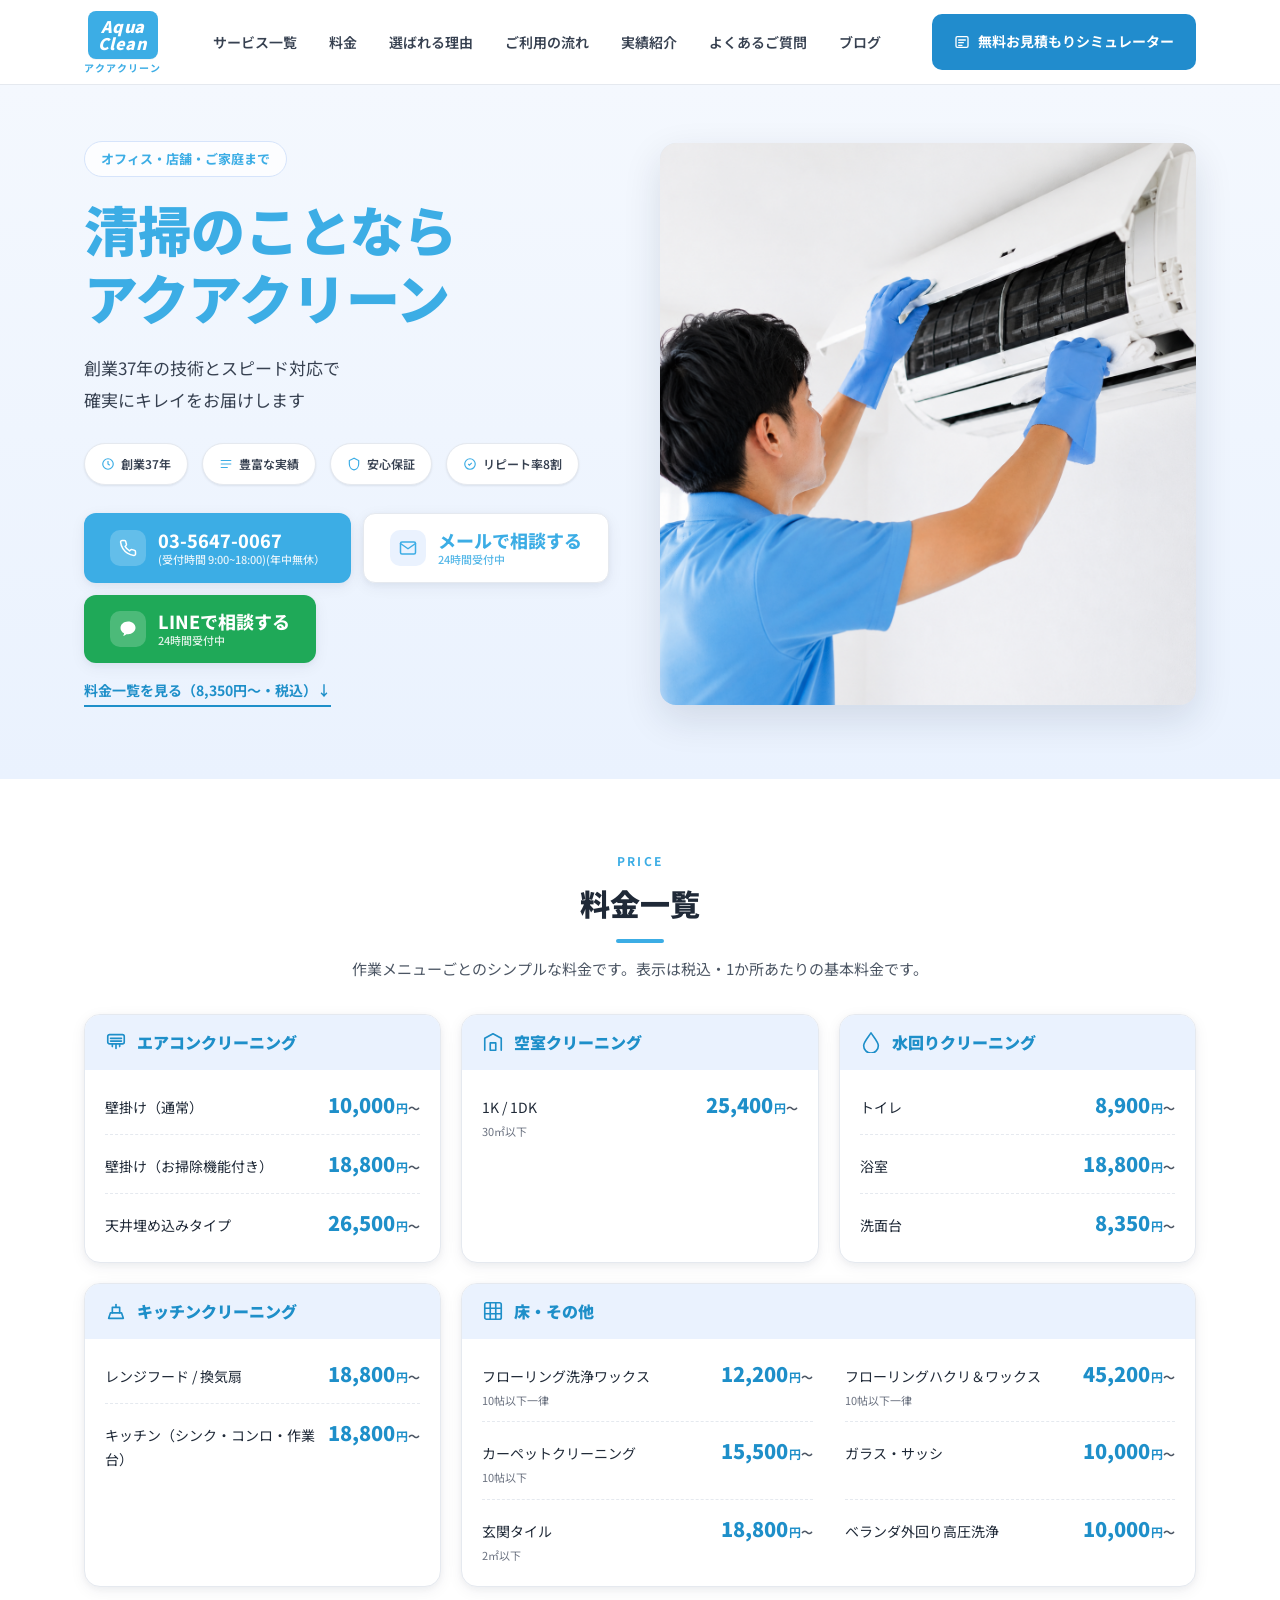
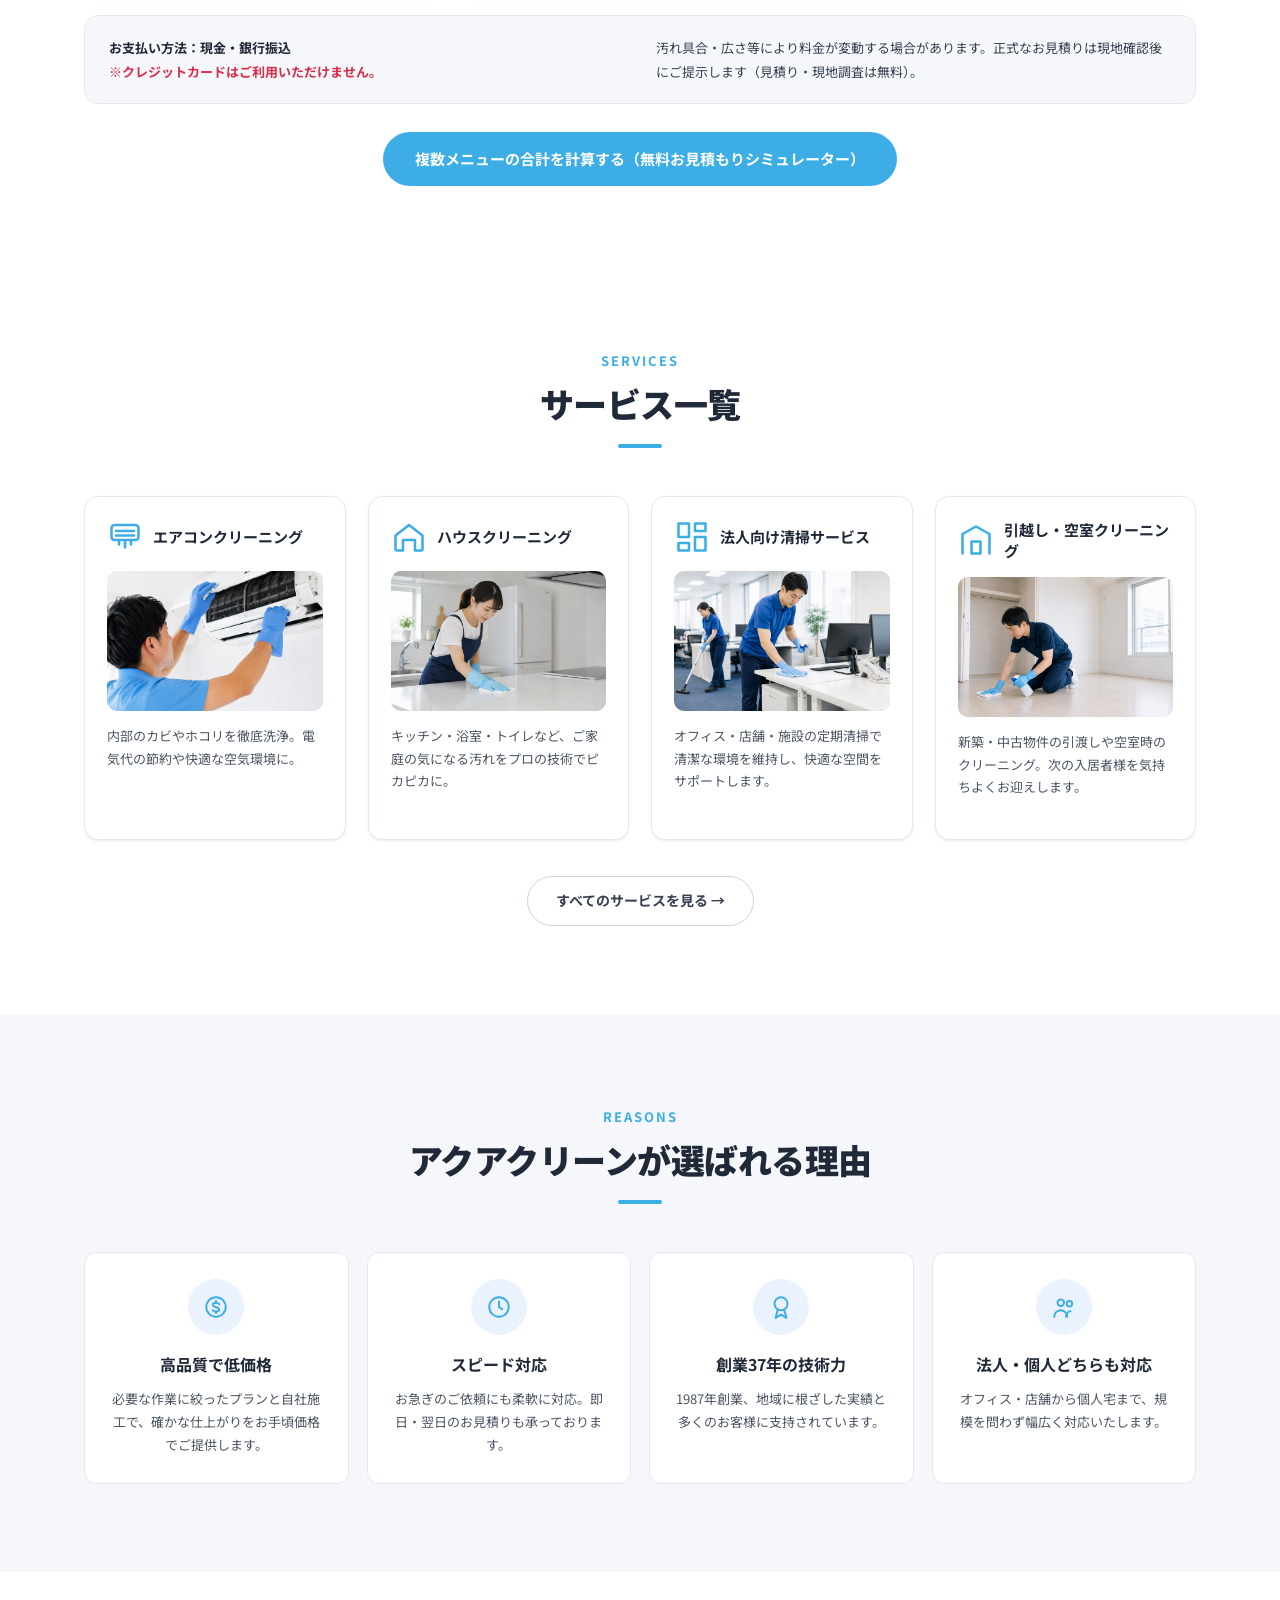
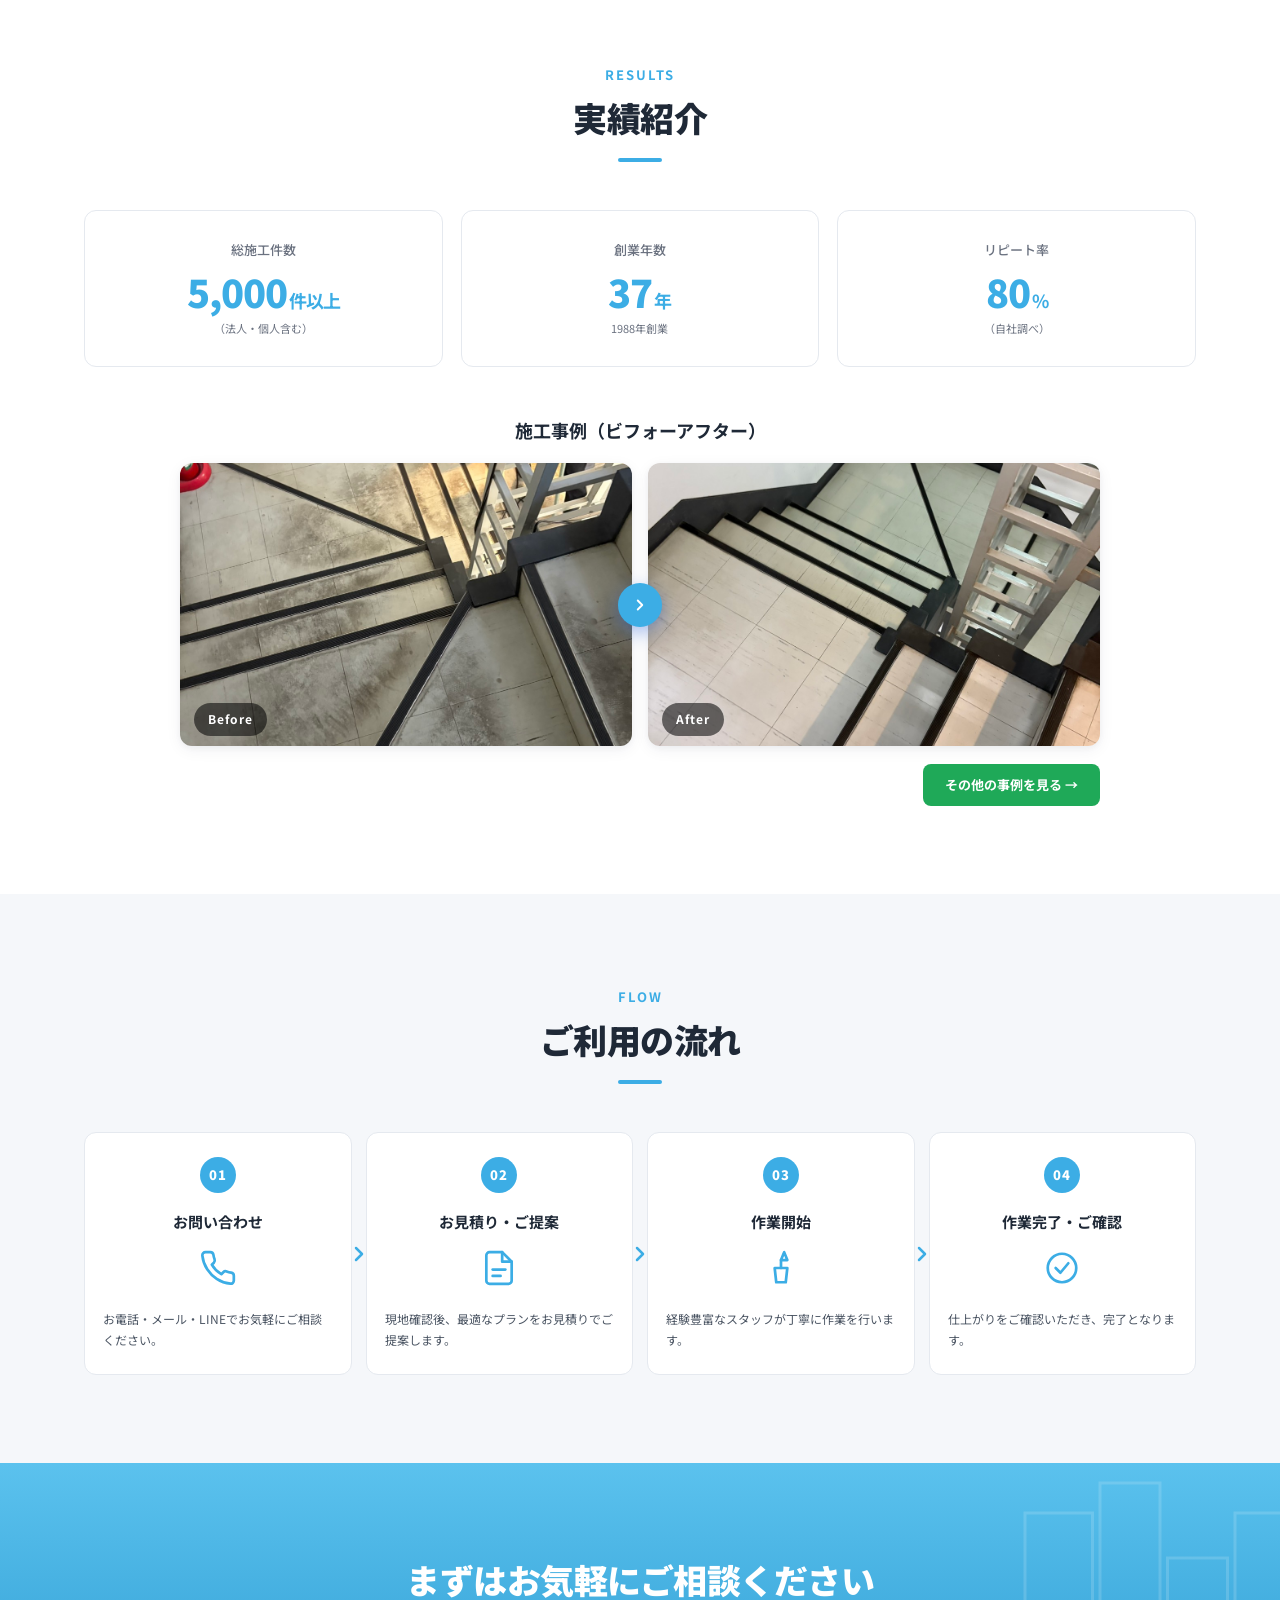
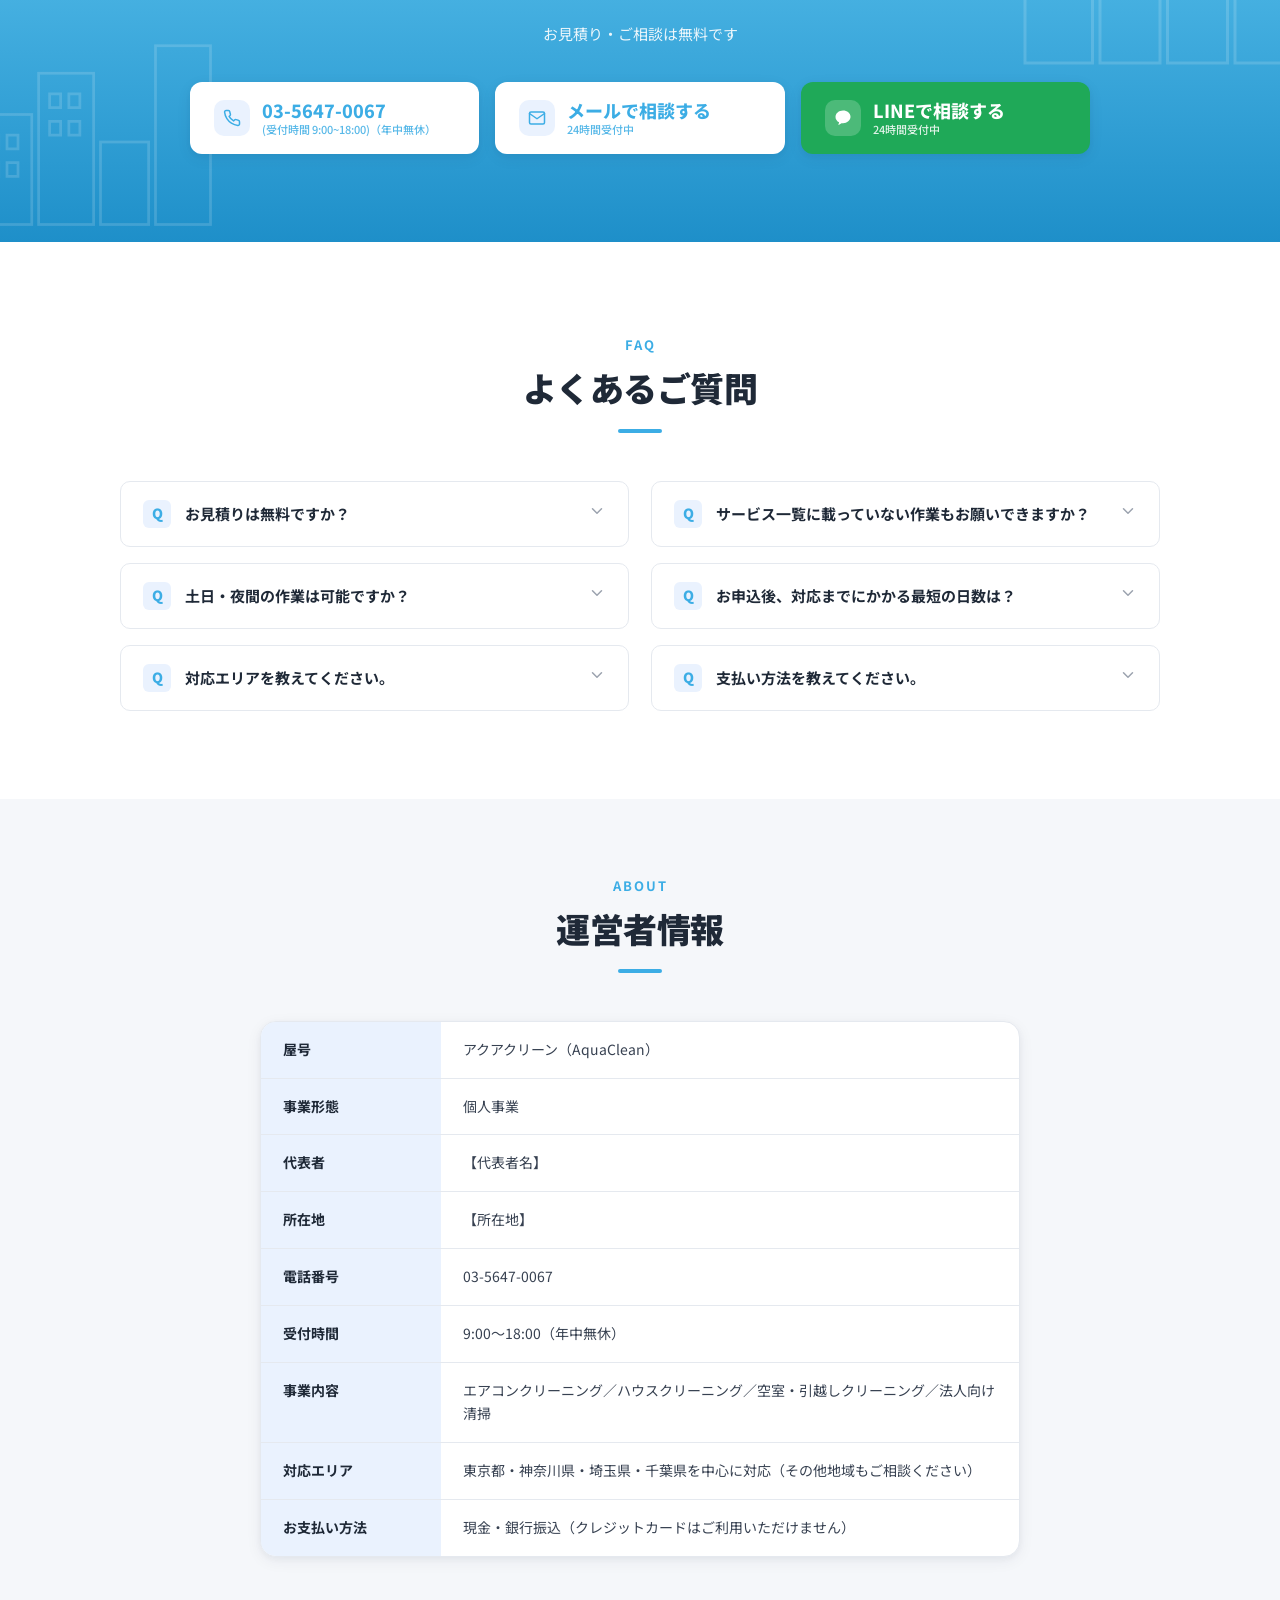
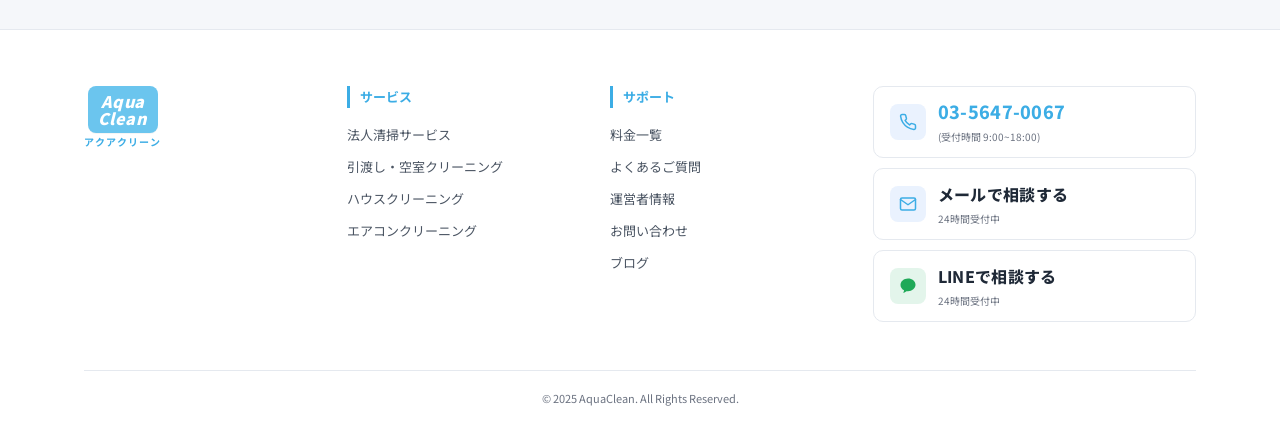
==== commit 05c462f3: "料金表・運営者情報の追加と「株式会社」表記の削除 - トップ(#price)とサービス一覧に、メニュー別の料金表を追加（税込・〜円） - ヘッダーナビ・ヒーロー・フッターに料金への導線を追加 - お支" ====
--- a/index.html
+++ b/index.html
@@ -3,10 +3,23 @@
 <head>
 <meta charset="UTF-8" />
 <meta name="viewport" content="width=device-width, initial-scale=1.0" />
+<!-- Google tag (gtag.js) -->
+<script async src="https://www.googletagmanager.com/gtag/js?id=G-8YDXHHNESV"></script>
+<script>
+  window.dataLayer = window.dataLayer || [];
+  function gtag(){dataLayer.push(arguments);}
+  gtag('js', new Date());
+  gtag('config', 'G-8YDXHHNESV');
+</script>
+<link rel="icon" type="image/x-icon" href="/assets/favicon.ico">
+<link rel="icon" type="image/png" sizes="32x32" href="/assets/favicon-32x32.png">
+<link rel="icon" type="image/png" sizes="16x16" href="/assets/favicon-16x16.png">
+<link rel="apple-touch-icon" sizes="180x180" href="/assets/apple-touch-icon.png">
 <title>アクアクリーン株式会社 | 法人・ハウスクリーニング・エアコン・空室清掃</title>
 <link rel="preconnect" href="https://fonts.googleapis.com" />
 <link rel="preconnect" href="https://fonts.gstatic.com" crossorigin />
 <link href="https://fonts.googleapis.com/css2?family=Noto+Sans+JP:wght@400;500;700;900&display=swap" rel="stylesheet" />
+<link rel="stylesheet" href="assets/extra.css" />
 <style>
   :root {
     --primary: #3CADE5;
@@ -886,6 +899,44 @@
     .nav { display: none; }
     .header-cta { gap: 6px; }
   }
+
+  /* スマホ幅のみ: ヒーロー画像のトリミング調整（PCレイアウトは変更なし） */
+  @media (max-width: 768px) {
+    /* 縦長すぎて上部の天井・壁の余白が目立つため、やや横長に詰める */
+    .hero-img-wrap { aspect-ratio: 4 / 3.6; }
+    /* 作業中の手元がフレーム内に収まるよう、表示位置をやや下寄りの被写体に合わせる */
+    .hero-img-wrap img { object-position: center 40%; }
+
+    /*
+      ヘッダーの「無料お見積もりシミュレーター」ボタンが折り返さず
+      画面幅を超えてはみ出し、ページ全体に横スクロールが発生していた。
+      これがヒーローセクションを含むページ全体を左寄りに見せていた原因のため、
+      ボタン内テキストを折り返し可能にしてコンテナ内に収める。
+    */
+    .header-inner { gap: 12px; }
+    .header-cta { flex: 1; min-width: 0; height: auto; }
+    .btn-contact {
+      width: 100%;
+      white-space: normal;
+      text-align: center;
+      justify-content: center;
+      height: auto;
+      padding: 10px 12px;
+      font-size: 12px;
+      line-height: 1.3;
+      gap: 6px;
+    }
+    .btn-contact svg { flex-shrink: 0; }
+
+    /*
+      見出し・本文・バッジ・ボタンが左揃えのテキストのため、
+      左右マージンが均等でも見た目に左寄りに感じられていた。
+      要素そのものを中央揃えにして画面中央に集約する。
+    */
+    .hero-text { text-align: center; }
+    .hero-badges { justify-content: center; }
+    .hero-cta { justify-content: center; }
+  }
 </style>
 </head>
 <body>
@@ -899,6 +950,7 @@
     </a>
     <nav class="nav" style="font-size: 12px; height: 25px">
       <a href="#services">サービス一覧</a>
+      <a href="#price">料金</a>
       <a href="#reasons">選ばれる理由</a>
       <a href="#flow">ご利用の流れ</a>
       <a href="#results">実績紹介</a>
@@ -949,10 +1001,71 @@
           <span class="btn-text"><span class="lg">LINEで相談する</span><span class="sm">24時間受付中</span></span>
         </a>
       </div>
+      <a href="#price" class="hero-price-link">料金一覧を見る（8,350円〜・税込）↓</a>
     </div>
 
     <div class="hero-img-wrap">
       <img src="assets/hero-aircon.png" alt="エアコンクリーニング作業中のスタッフ" loading="eager"/>
+    </div>
+  </div>
+</section>
+
+<!-- ===== Price ===== -->
+<section id="price" class="price-section" data-screen-label="料金">
+  <div class="container">
+    <div class="price-head">
+      <span class="price-eyebrow">PRICE</span>
+      <h2 class="price-title">料金一覧</h2>
+    </div>
+    <p class="price-lead">作業メニューごとのシンプルな料金です。<br class="sp-br">表示は税込・1か所あたりの基本料金です。</p>
+    <div class="price-grid">
+      <div class="price-card">
+        <div class="price-card-head"><svg viewBox="0 0 24 24" fill="none" stroke="currentColor" stroke-width="1.8" stroke-linecap="round" stroke-linejoin="round"><rect x="3" y="4" width="18" height="10" rx="2"/><line x1="6" y1="8" x2="18" y2="8"/><line x1="6" y1="11" x2="18" y2="11"/><path d="M8 14v3M16 14v3M12 14v5"/></svg>エアコンクリーニング</div>
+        <ul class="price-list">
+          <li><span class="p-name">壁掛け（通常）</span><span class="p-val">10,000<span class="yen">円</span><span class="from">〜</span></span></li>
+          <li><span class="p-name">壁掛け（お掃除機能付き）</span><span class="p-val">18,800<span class="yen">円</span><span class="from">〜</span></span></li>
+          <li><span class="p-name">天井埋め込みタイプ</span><span class="p-val">26,500<span class="yen">円</span><span class="from">〜</span></span></li>
+        </ul>
+      </div>
+      <div class="price-card">
+        <div class="price-card-head"><svg viewBox="0 0 24 24" fill="none" stroke="currentColor" stroke-width="1.8" stroke-linecap="round" stroke-linejoin="round"><path d="M3 21V8l9-5 9 5v13"/><rect x="9" y="13" width="6" height="8"/></svg>空室クリーニング</div>
+        <ul class="price-list">
+          <li><span class="p-name">1K / 1DK<small>30㎡以下</small></span><span class="p-val">25,400<span class="yen">円</span><span class="from">〜</span></span></li>
+        </ul>
+      </div>
+      <div class="price-card">
+        <div class="price-card-head"><svg viewBox="0 0 24 24" fill="none" stroke="currentColor" stroke-width="1.8" stroke-linecap="round" stroke-linejoin="round"><path d="M12 2C8 8 4 12 4 16a8 8 0 0 0 16 0c0-4-4-8-8-14z"/></svg>水回りクリーニング</div>
+        <ul class="price-list">
+          <li><span class="p-name">トイレ</span><span class="p-val">8,900<span class="yen">円</span><span class="from">〜</span></span></li>
+          <li><span class="p-name">浴室</span><span class="p-val">18,800<span class="yen">円</span><span class="from">〜</span></span></li>
+          <li><span class="p-name">洗面台</span><span class="p-val">8,350<span class="yen">円</span><span class="from">〜</span></span></li>
+        </ul>
+      </div>
+      <div class="price-card">
+        <div class="price-card-head"><svg viewBox="0 0 24 24" fill="none" stroke="currentColor" stroke-width="1.8" stroke-linecap="round" stroke-linejoin="round"><path d="M6 14L4 20h16l-2-6H6z"/><path d="M8 14V8h8v6"/><path d="M12 5v3"/></svg>キッチンクリーニング</div>
+        <ul class="price-list">
+          <li><span class="p-name">レンジフード / 換気扇</span><span class="p-val">18,800<span class="yen">円</span><span class="from">〜</span></span></li>
+          <li><span class="p-name">キッチン（シンク・コンロ・作業台）</span><span class="p-val">18,800<span class="yen">円</span><span class="from">〜</span></span></li>
+        </ul>
+      </div>
+      <div class="price-card wide">
+        <div class="price-card-head"><svg viewBox="0 0 24 24" fill="none" stroke="currentColor" stroke-width="1.8" stroke-linecap="round" stroke-linejoin="round"><rect x="3" y="3" width="18" height="18" rx="2"/><path d="M3 9h18M3 15h18M9 3v18M15 3v18"/></svg>床・その他</div>
+        <ul class="price-list">
+          <li><span class="p-name">フローリング洗浄ワックス<small>10帖以下一律</small></span><span class="p-val">12,200<span class="yen">円</span><span class="from">〜</span></span></li>
+          <li><span class="p-name">フローリングハクリ＆ワックス<small>10帖以下一律</small></span><span class="p-val">45,200<span class="yen">円</span><span class="from">〜</span></span></li>
+          <li><span class="p-name">カーペットクリーニング<small>10帖以下</small></span><span class="p-val">15,500<span class="yen">円</span><span class="from">〜</span></span></li>
+          <li><span class="p-name">ガラス・サッシ</span><span class="p-val">10,000<span class="yen">円</span><span class="from">〜</span></span></li>
+          <li><span class="p-name">玄関タイル<small>2㎡以下</small></span><span class="p-val">18,800<span class="yen">円</span><span class="from">〜</span></span></li>
+          <li><span class="p-name">ベランダ外回り高圧洗浄</span><span class="p-val">10,000<span class="yen">円</span><span class="from">〜</span></span></li>
+        </ul>
+      </div>
+    </div>
+    <div class="price-notes">
+      <p class="pay">お支払い方法：現金・銀行振込<br><span class="ng">※クレジットカードはご利用いただけません。</span></p>
+      <p>汚れ具合・広さ等により料金が変動する場合があります。正式なお見積りは現地確認後にご提示します（見積り・現地調査は無料）。</p>
+    </div>
+    <div class="price-cta">
+      <a href="estimate.html">複数メニューの合計を計算する（無料お見積もりシミュレーター）</a>
     </div>
   </div>
 </section>
@@ -1191,6 +1304,29 @@
   </div>
 </section>
 
+<!-- ===== Operator ===== -->
+<section id="operator" class="operator-section" data-screen-label="運営者情報">
+  <div class="container">
+    <div class="section-head">
+      <span class="section-eyebrow">ABOUT</span>
+      <h2 class="section-title">運営者情報</h2>
+    </div>
+    <div class="operator-table">
+      <dl>
+        <dt>屋号</dt><dd>アクアクリーン（AquaClean）</dd>
+        <dt>事業形態</dt><dd>個人事業</dd>
+        <dt>代表者</dt><dd>【代表者名】</dd>
+        <dt>所在地</dt><dd>【所在地】</dd>
+        <dt>電話番号</dt><dd><a href="tel:0356470067">03-5647-0067</a></dd>
+        <dt>受付時間</dt><dd>9:00〜18:00（年中無休）</dd>
+        <dt>事業内容</dt><dd>エアコンクリーニング／ハウスクリーニング／空室・引越しクリーニング／法人向け清掃</dd>
+        <dt>対応エリア</dt><dd>東京都・神奈川県・埼玉県・千葉県を中心に対応（その他地域もご相談ください）</dd>
+        <dt>お支払い方法</dt><dd>現金・銀行振込（クレジットカードはご利用いただけません）</dd>
+      </dl>
+    </div>
+  </div>
+</section>
+
 <!-- ===== Footer ===== -->
 <footer id="footer" class="footer" data-screen-label="10 Footer">
   <div class="container">
@@ -1213,8 +1349,10 @@
       <div class="footer-col">
         <h4>サポート</h4>
         <ul>
-          <li><a href="#">よくあるご質問</a></li>
-          <li><a href="#">お問い合わせ</a></li>
+          <li><a href="#price">料金一覧</a></li>
+          <li><a href="#faq">よくあるご質問</a></li>
+          <li><a href="#operator">運営者情報</a></li>
+          <li><a href="contact.html">お問い合わせ</a></li>
           <li><a href="/blog/">ブログ</a></li>
         </ul>
       </div>
@@ -1233,7 +1371,7 @@
         </a>
       </div>
     </div>
-    <div class="footer-bottom">© 2025 Aqua Clean Co., Ltd. All Rights Reserved.</div>
+    <div class="footer-bottom">© 2025 AquaClean. All Rights Reserved.</div>
   </div>
 </footer>
 
--- a/assets/extra.css
+++ b/assets/extra.css
@@ -0,0 +1,191 @@
+/* ===== 料金表・運営者情報（共通） =====
+   index.html / services.html で読み込み。各ページの :root 変数を利用する。 */
+
+/* --- 料金セクション --- */
+.price-section { background: #fff; padding: 72px 0; }
+.price-head { text-align: center; margin-bottom: 20px; }
+.price-eyebrow {
+  display: block;
+  font-size: 12px;
+  font-weight: 700;
+  letter-spacing: .2em;
+  color: var(--primary, #3CADE5);
+  margin-bottom: 6px;
+}
+.price-title {
+  display: inline-block;
+  font-size: 30px;
+  font-weight: 900;
+  color: var(--gray-800, #1f2937);
+  position: relative;
+  padding-bottom: 14px;
+}
+.price-title::after {
+  content: "";
+  position: absolute;
+  left: 50%;
+  bottom: 0;
+  width: 48px;
+  height: 4px;
+  border-radius: 2px;
+  background: var(--primary, #3CADE5);
+  transform: translateX(-50%);
+}
+.price-card.wide { grid-column: span 2; }
+.price-card.wide .price-list {
+  display: grid;
+  grid-template-columns: 1fr 1fr;
+  column-gap: 32px;
+}
+.sp-br { display: none; }
+.price-lead {
+  text-align: center;
+  font-size: 15px;
+  line-height: 1.8;
+  color: var(--gray-600, #4b5563);
+  margin: -8px 0 32px;
+}
+.price-grid {
+  display: grid;
+  grid-template-columns: repeat(3, 1fr);
+  gap: 20px;
+}
+.price-card {
+  background: #fff;
+  border: 1px solid var(--gray-200, #e5e7eb);
+  border-radius: 16px;
+  box-shadow: var(--shadow-md, 0 4px 16px rgba(15,30,60,.06));
+  overflow: hidden;
+}
+.price-card-head {
+  display: flex;
+  align-items: center;
+  gap: 10px;
+  padding: 14px 20px;
+  background: var(--primary-bg, #EAF2FE);
+  color: var(--primary-dark, #1E8FC9);
+  font-size: 16px;
+  font-weight: 900;
+}
+.price-card-head svg { width: 22px; height: 22px; flex-shrink: 0; }
+.price-list { list-style: none; margin: 0; padding: 6px 20px 10px; }
+.price-list li {
+  display: flex;
+  align-items: baseline;
+  justify-content: space-between;
+  gap: 12px;
+  padding: 12px 0;
+  border-bottom: 1px dashed var(--gray-200, #e5e7eb);
+  font-size: 14px;
+  color: var(--gray-800, #1f2937);
+}
+.price-list li:last-child { border-bottom: none; }
+.price-list .p-name small {
+  display: block;
+  margin-top: 2px;
+  font-size: 11px;
+  color: var(--gray-500, #6b7280);
+}
+.price-list .p-val {
+  flex-shrink: 0;
+  font-size: 20px;
+  font-weight: 900;
+  color: var(--primary-dark, #1E8FC9);
+  white-space: nowrap;
+}
+.price-list .p-val .yen { font-size: 12px; font-weight: 700; margin-left: 1px; }
+.price-list .p-val .from { font-size: 12px; font-weight: 700; color: var(--gray-600, #4b5563); }
+
+.price-notes {
+  margin-top: 28px;
+  padding: 20px 24px;
+  border: 1px solid var(--gray-200, #e5e7eb);
+  border-radius: 14px;
+  background: var(--gray-100, #f9fafb);
+  display: grid;
+  grid-template-columns: 1fr 1fr;
+  gap: 12px 32px;
+  font-size: 13px;
+  line-height: 1.8;
+  color: var(--gray-700, #374151);
+}
+.price-notes .pay { font-weight: 700; color: var(--gray-800, #1f2937); }
+.price-notes .pay .ng { color: #d92d4b; }
+.price-notes p { margin: 0; }
+.price-cta { text-align: center; margin-top: 28px; }
+.price-cta a {
+  display: inline-block;
+  padding: 14px 32px;
+  border-radius: 999px;
+  background: var(--primary, #3CADE5);
+  color: #fff;
+  font-size: 15px;
+  font-weight: 700;
+  text-decoration: none;
+}
+.price-cta a:hover { background: var(--primary-dark, #1E8FC9); }
+.price-cta .sub-link { display: block; margin-top: 12px; background: none; padding: 0; color: var(--primary-dark, #1E8FC9); font-size: 13px; }
+.price-cta .sub-link:hover { background: none; text-decoration: underline; }
+
+/* ヒーロー直下の料金リンク */
+.hero-price-link {
+  display: inline-flex;
+  align-items: center;
+  gap: 6px;
+  margin-top: 16px;
+  font-size: 14px;
+  font-weight: 700;
+  color: var(--primary-dark, #1E8FC9);
+  text-decoration: none;
+  border-bottom: 2px solid currentColor;
+  padding-bottom: 2px;
+}
+.hero-price-link:hover { opacity: .8; }
+
+/* --- 運営者情報 --- */
+.operator-section { background: var(--gray-100, #f9fafb); padding: 72px 0; }
+.operator-table {
+  max-width: 760px;
+  margin: 0 auto;
+  background: #fff;
+  border: 1px solid var(--gray-200, #e5e7eb);
+  border-radius: 16px;
+  box-shadow: var(--shadow-md, 0 4px 16px rgba(15,30,60,.06));
+  overflow: hidden;
+}
+.operator-table dl { display: grid; grid-template-columns: 180px 1fr; margin: 0; }
+.operator-table dt,
+.operator-table dd {
+  margin: 0;
+  padding: 16px 22px;
+  border-bottom: 1px solid var(--gray-200, #e5e7eb);
+  font-size: 14px;
+  line-height: 1.7;
+}
+.operator-table dt { background: var(--primary-bg, #EAF2FE); font-weight: 700; color: var(--gray-800, #1f2937); }
+.operator-table dd { color: var(--gray-700, #374151); }
+.operator-table dl > :nth-last-child(-n+2) { border-bottom: none; }
+
+@media (max-width: 900px) {
+  .price-grid { grid-template-columns: 1fr 1fr; }
+}
+@media (max-width: 640px) {
+  .price-section, .operator-section { padding: 52px 0; }
+  .price-grid { grid-template-columns: 1fr; }
+  .price-card.wide { grid-column: auto; }
+  .price-card.wide .price-list { display: block; }
+  .price-title { font-size: 24px; }
+  .sp-br { display: inline; }
+  .price-notes { grid-template-columns: 1fr; }
+  .operator-table dl { grid-template-columns: 1fr; }
+  .operator-table dt { border-bottom: none; padding-bottom: 6px; }
+  .operator-table dd { padding-top: 6px; }
+  .operator-table dl > :nth-last-child(2) { border-bottom: none; }
+}
+
+/* アンカー移動時に固定ヘッダーへ隠れないようにする */
+#price, #operator { scroll-margin-top: 80px; }
+.price-card.wide .price-list li:nth-last-child(-n+2) { border-bottom: none; }
+@media (max-width: 640px) {
+  .price-card.wide .price-list li:nth-last-child(2) { border-bottom: 1px dashed var(--gray-200, #e5e7eb); }
+}
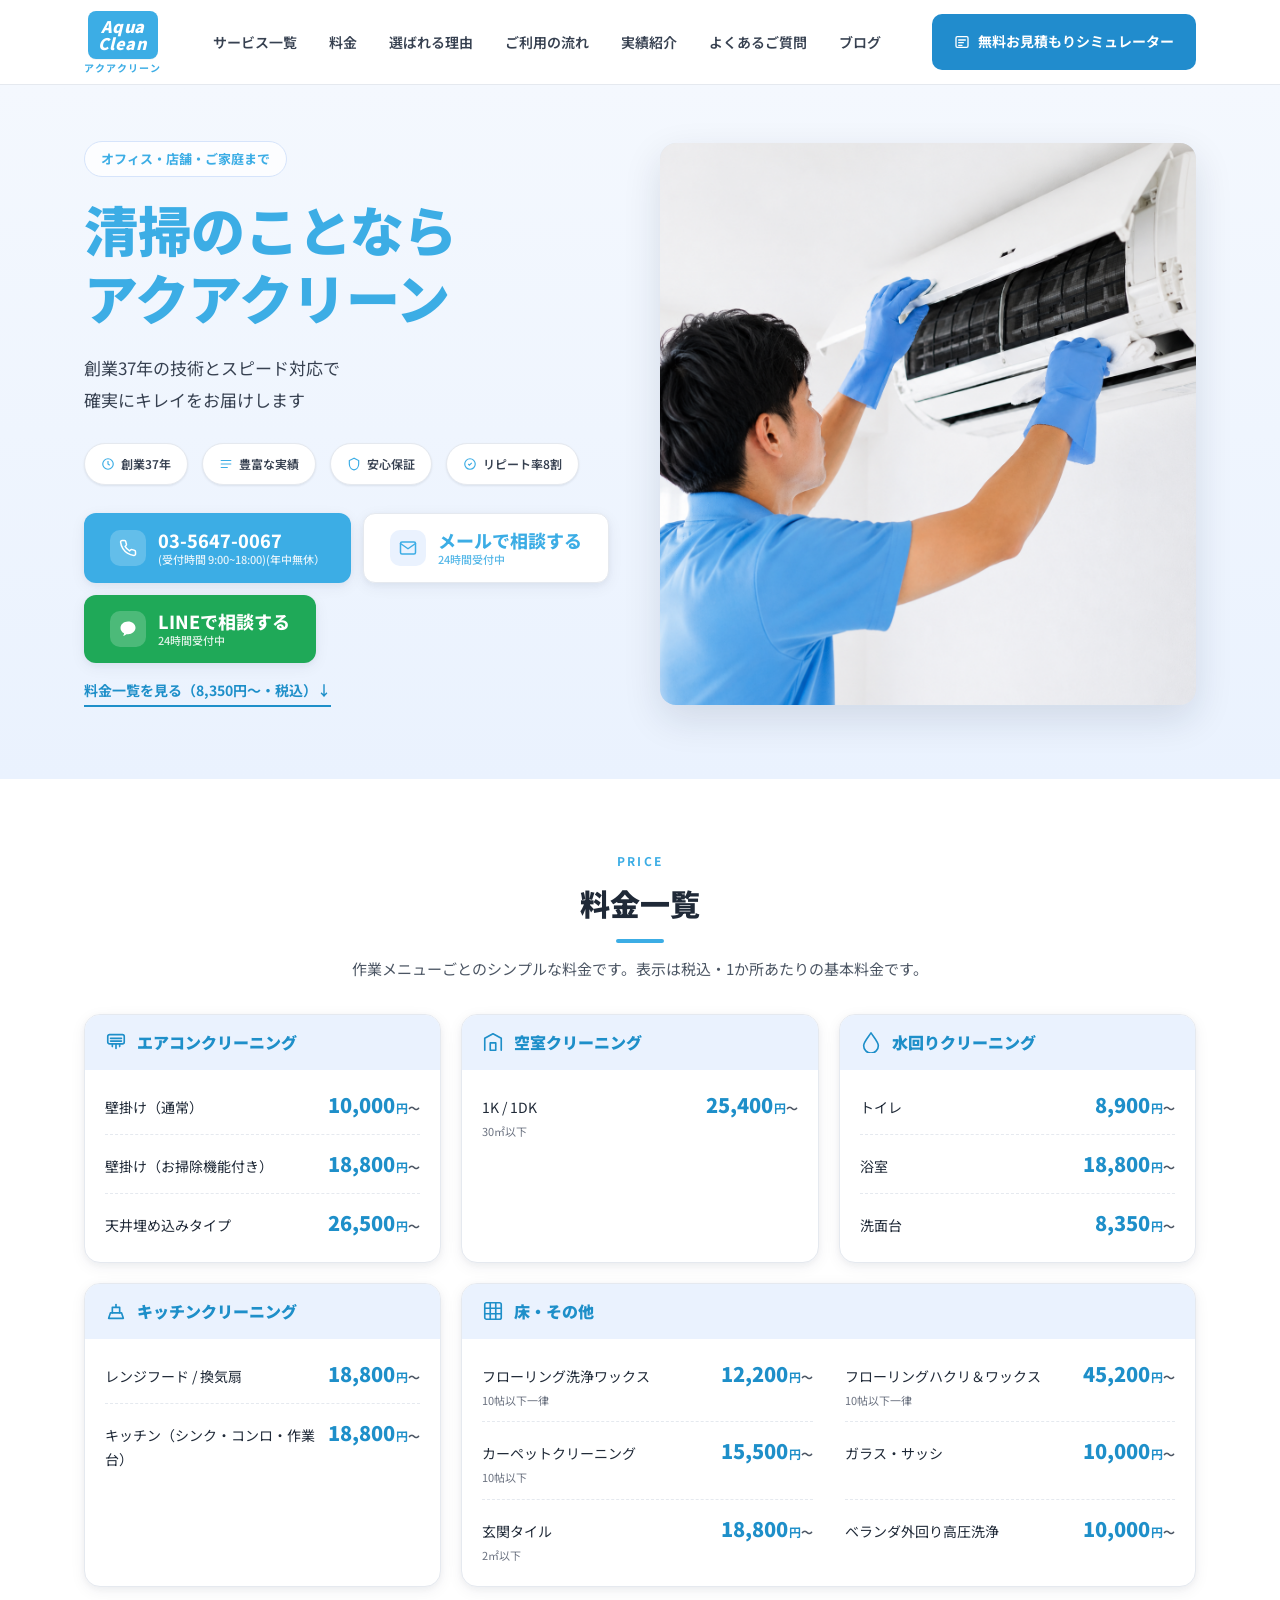
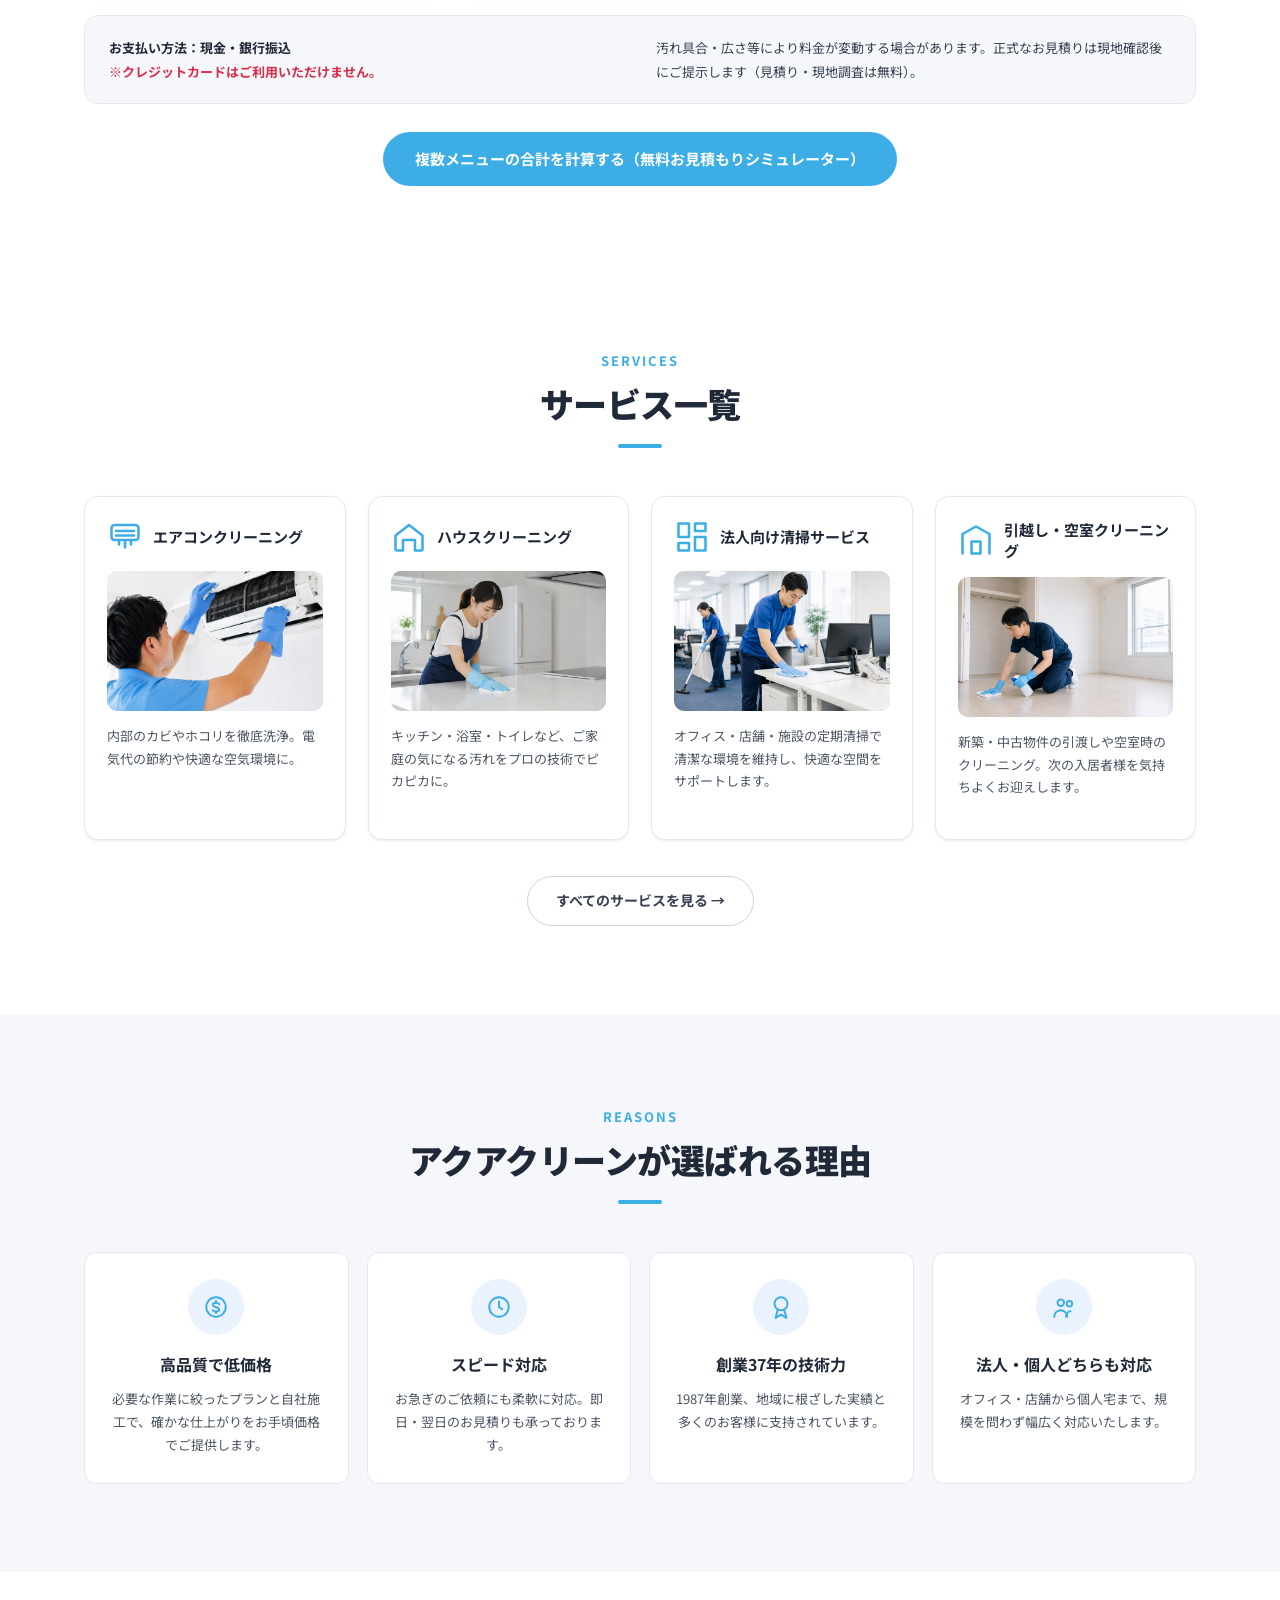
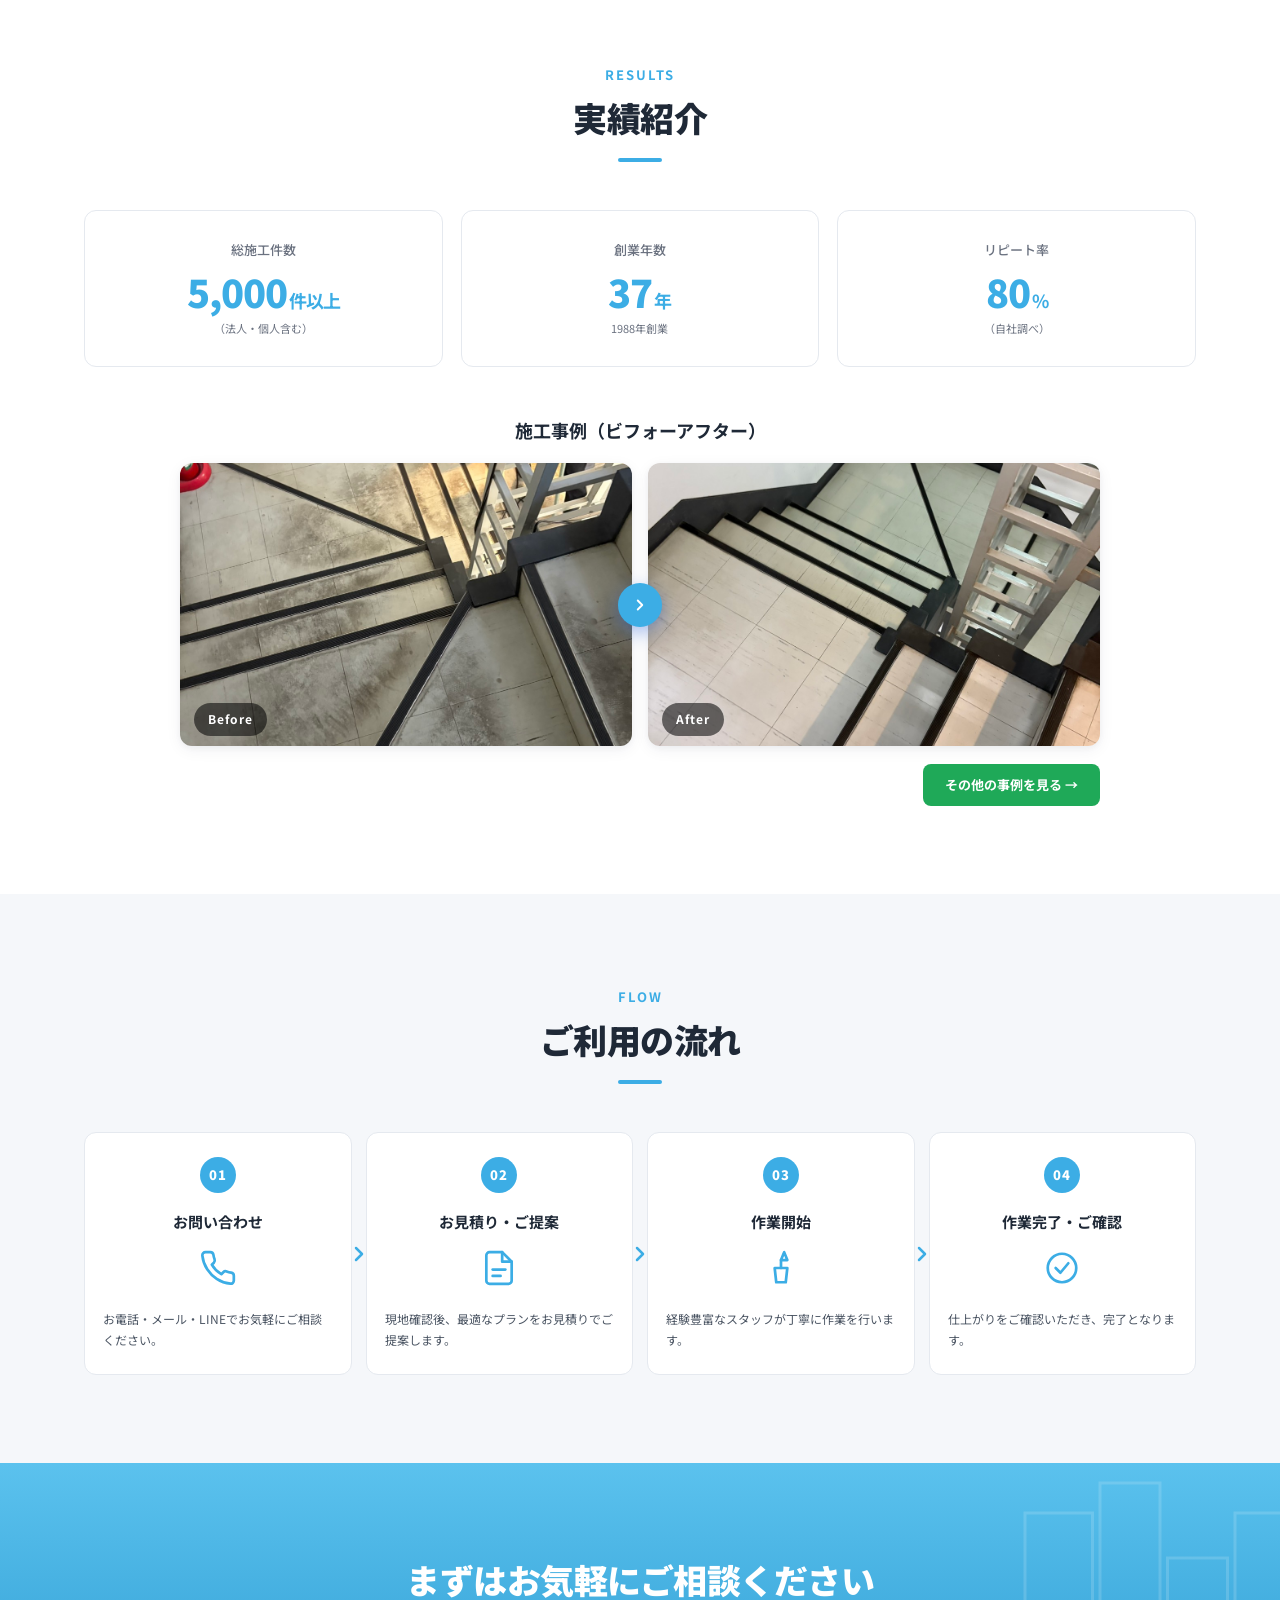
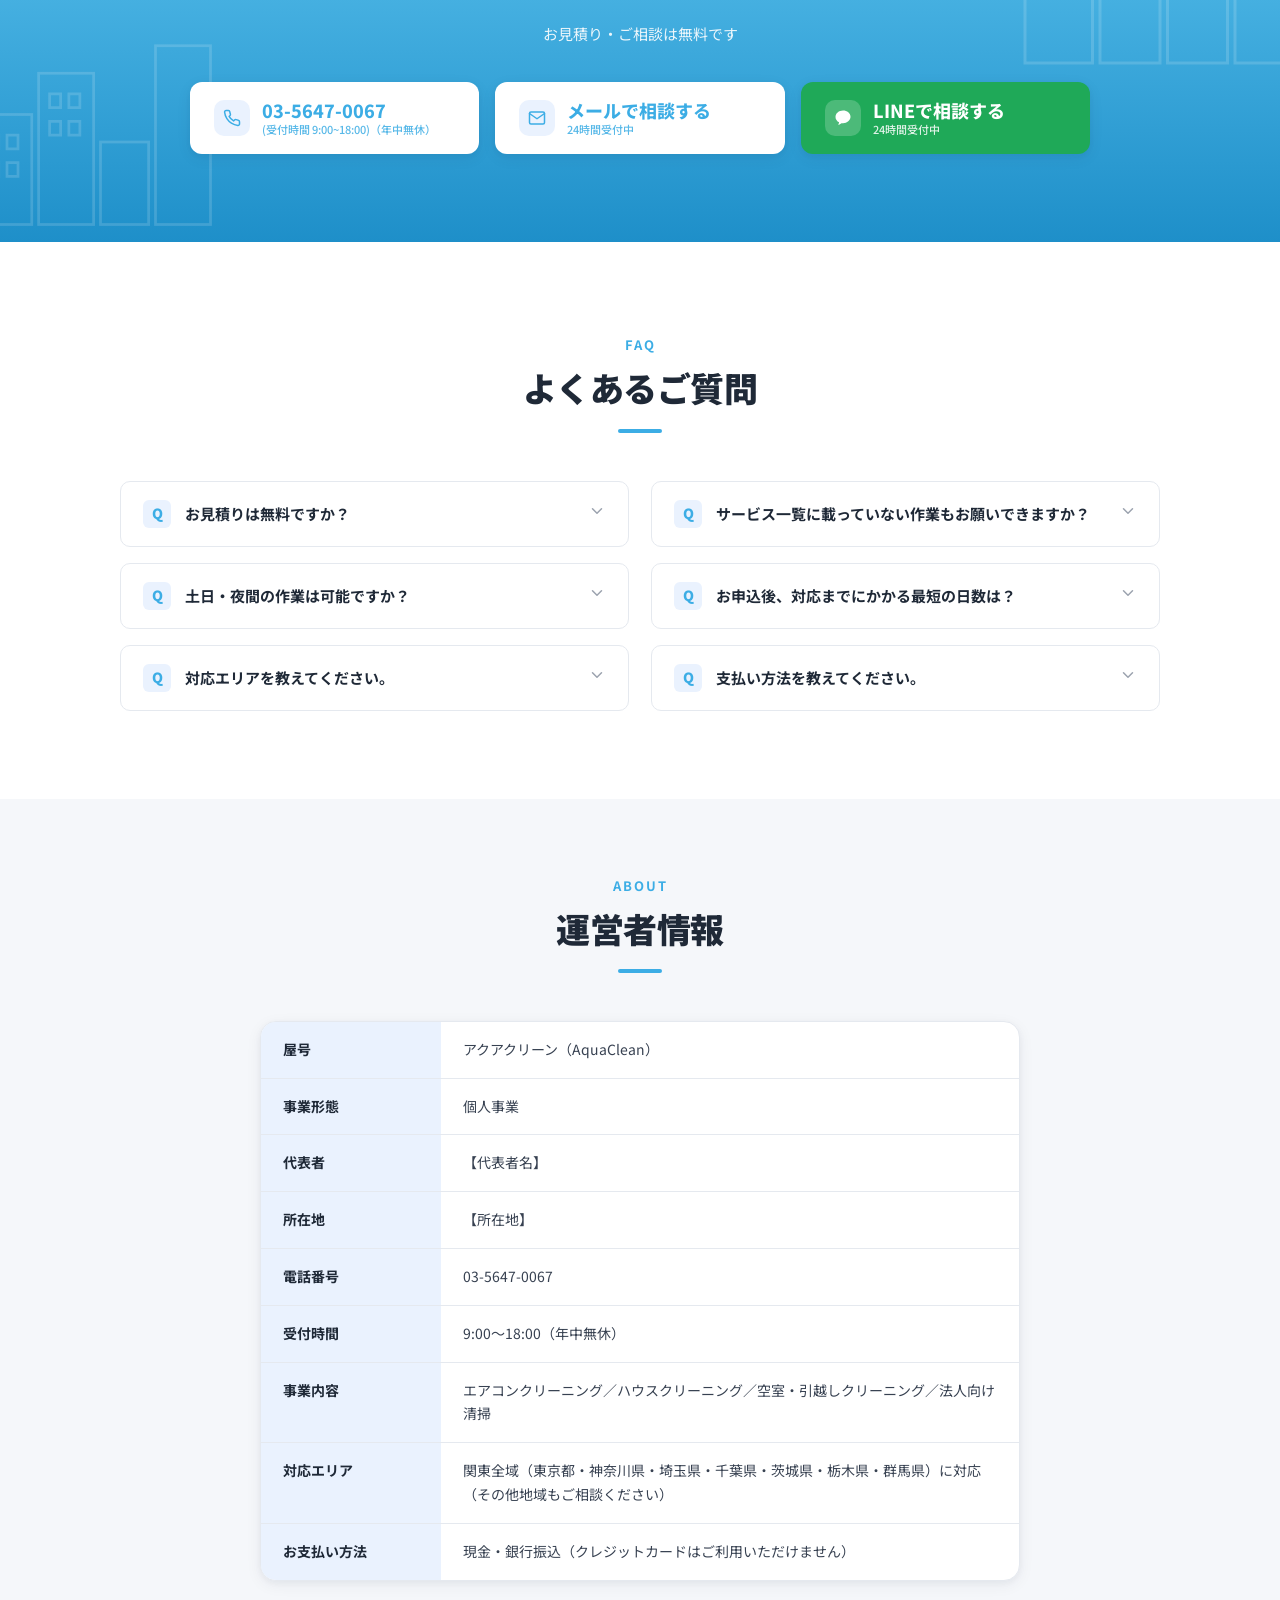
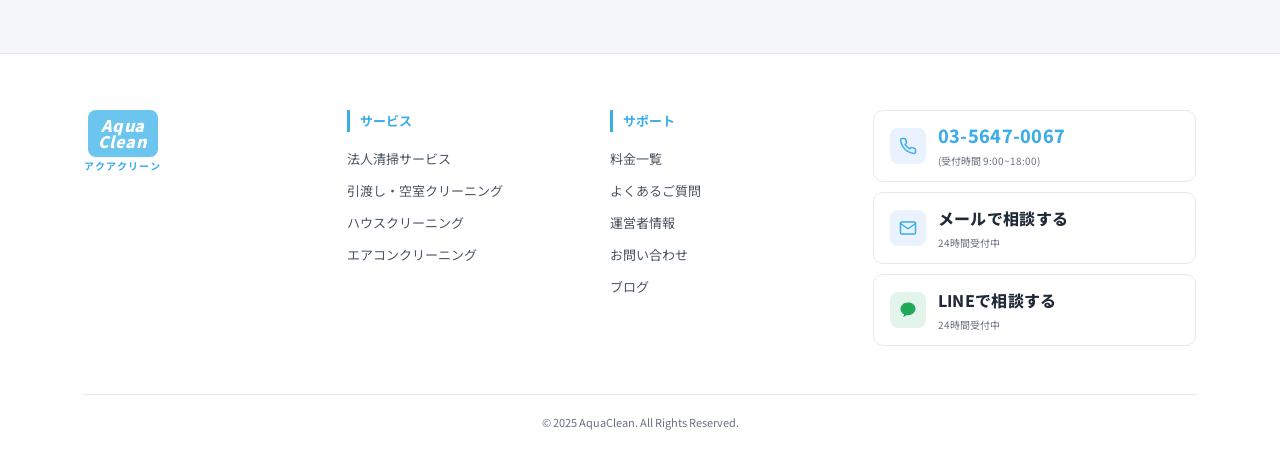
==== commit 8745b97c: "サービス一覧の料金表を削除し、対応エリアを関東全域に変更 - services.html の料金表と extra.css 読み込みを削除（料金はトップに集約） - 対応エリアを「関東全域（1都6県）」" ====
--- a/index.html
+++ b/index.html
@@ -1294,7 +1294,7 @@
       </div>
       <div class="faq-item">
         <div class="faq-q"><span class="q-mark">Q</span><span class="q-text">対応エリアを教えてください。</span><span class="q-chev"><svg width="18" height="18" viewBox="0 0 24 24" fill="none" stroke="currentColor" stroke-width="2" stroke-linecap="round" stroke-linejoin="round"><polyline points="6 9 12 15 18 9"/></svg></span></div>
-        <div class="faq-a">東京都・神奈川県・埼玉県・千葉県を中心に対応しております。その他地域もお気軽にお問い合わせください。</div>
+        <div class="faq-a">関東全域（東京都・神奈川県・埼玉県・千葉県・茨城県・栃木県・群馬県）に対応しております。その他地域もお気軽にお問い合わせください。</div>
       </div>
       <div class="faq-item">
         <div class="faq-q"><span class="q-mark">Q</span><span class="q-text">支払い方法を教えてください。</span><span class="q-chev"><svg width="18" height="18" viewBox="0 0 24 24" fill="none" stroke="currentColor" stroke-width="2" stroke-linecap="round" stroke-linejoin="round"><polyline points="6 9 12 15 18 9"/></svg></span></div>
@@ -1320,7 +1320,7 @@
         <dt>電話番号</dt><dd><a href="tel:0356470067">03-5647-0067</a></dd>
         <dt>受付時間</dt><dd>9:00〜18:00（年中無休）</dd>
         <dt>事業内容</dt><dd>エアコンクリーニング／ハウスクリーニング／空室・引越しクリーニング／法人向け清掃</dd>
-        <dt>対応エリア</dt><dd>東京都・神奈川県・埼玉県・千葉県を中心に対応（その他地域もご相談ください）</dd>
+        <dt>対応エリア</dt><dd>関東全域（東京都・神奈川県・埼玉県・千葉県・茨城県・栃木県・群馬県）に対応（その他地域もご相談ください）</dd>
         <dt>お支払い方法</dt><dd>現金・銀行振込（クレジットカードはご利用いただけません）</dd>
       </dl>
     </div>
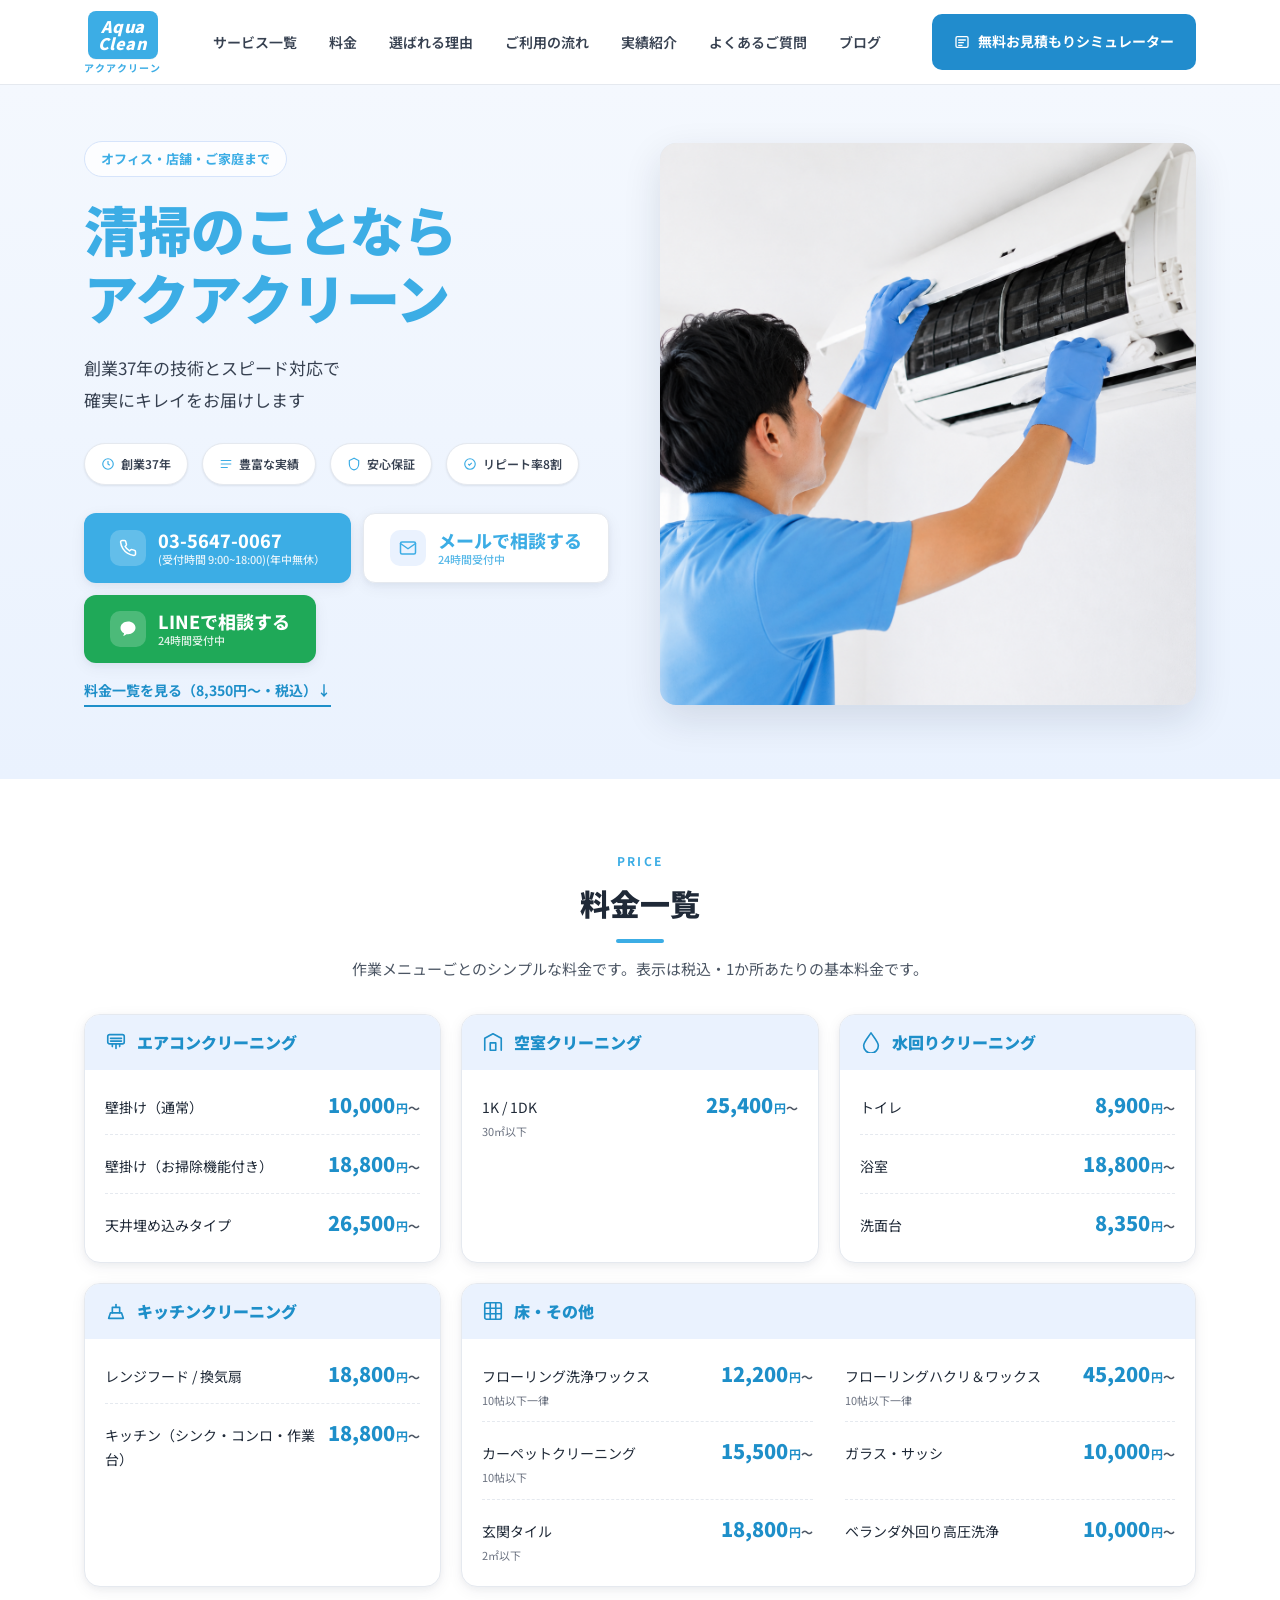
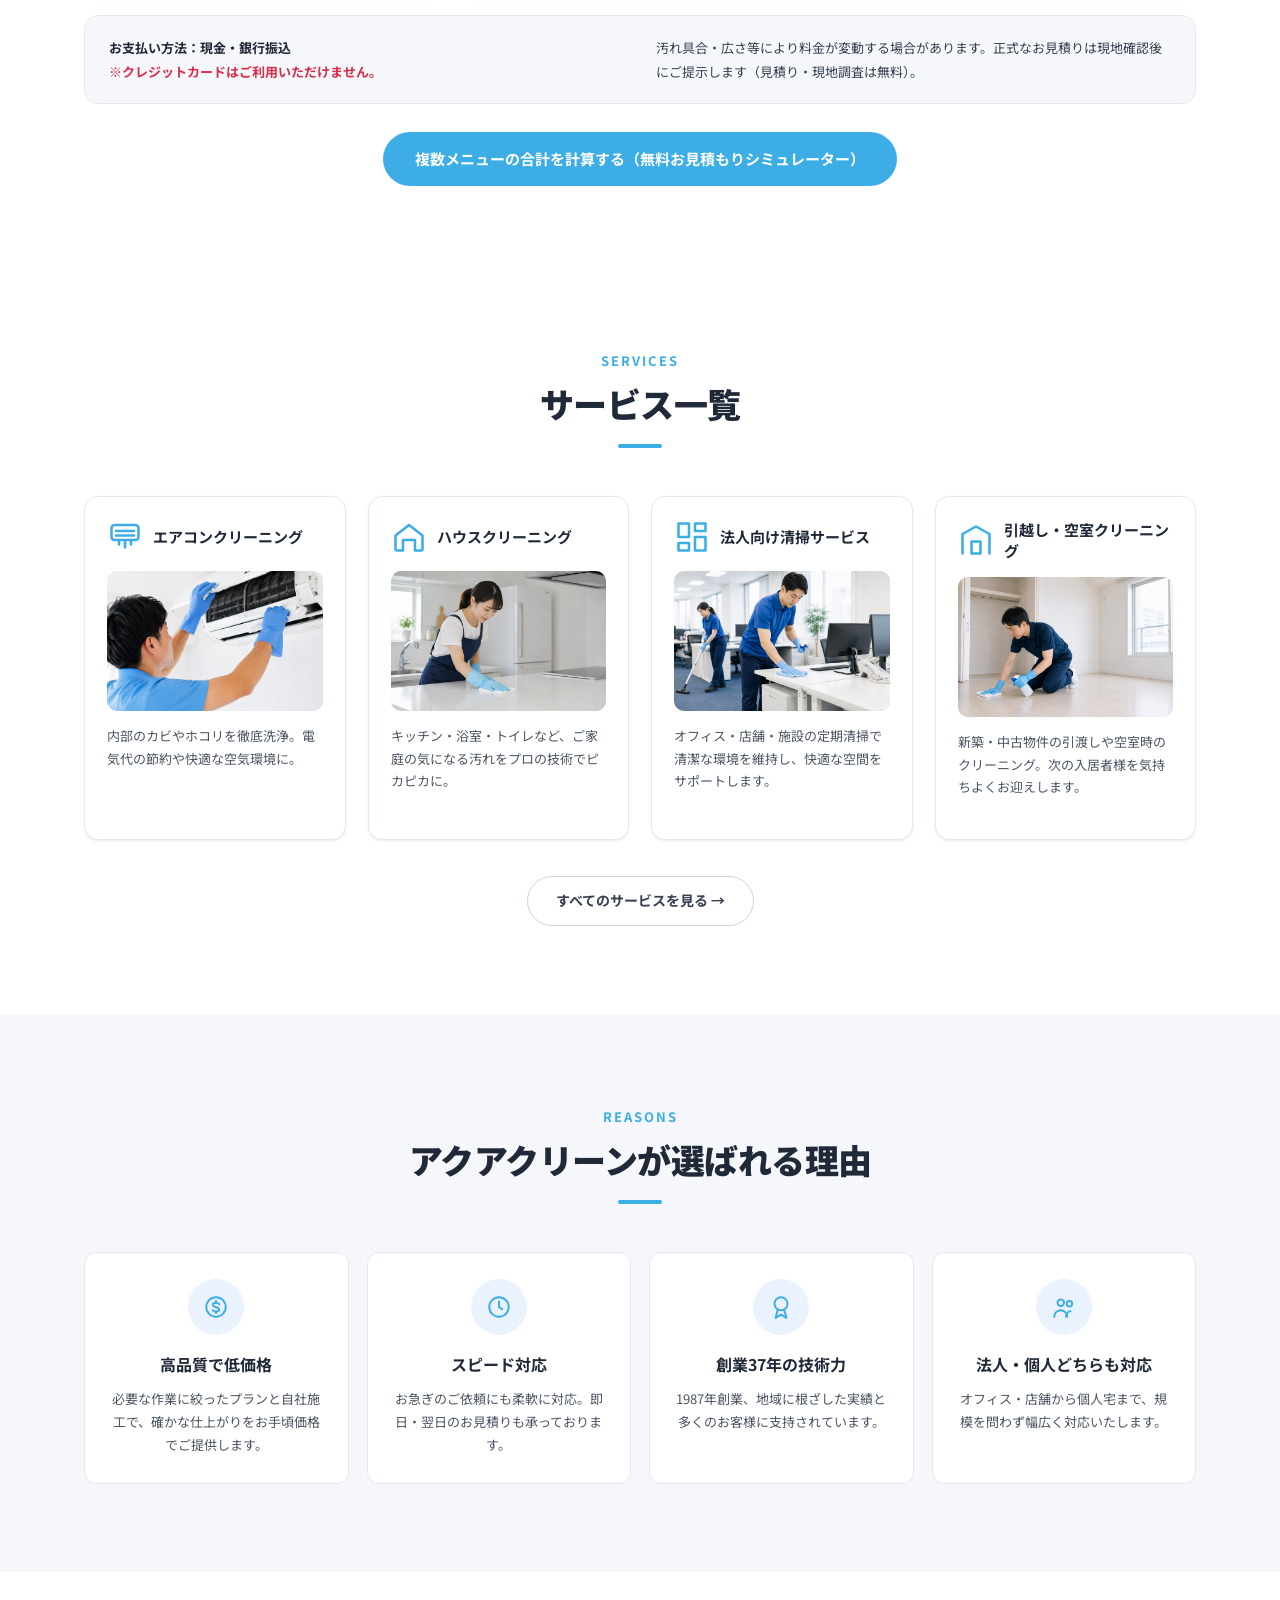
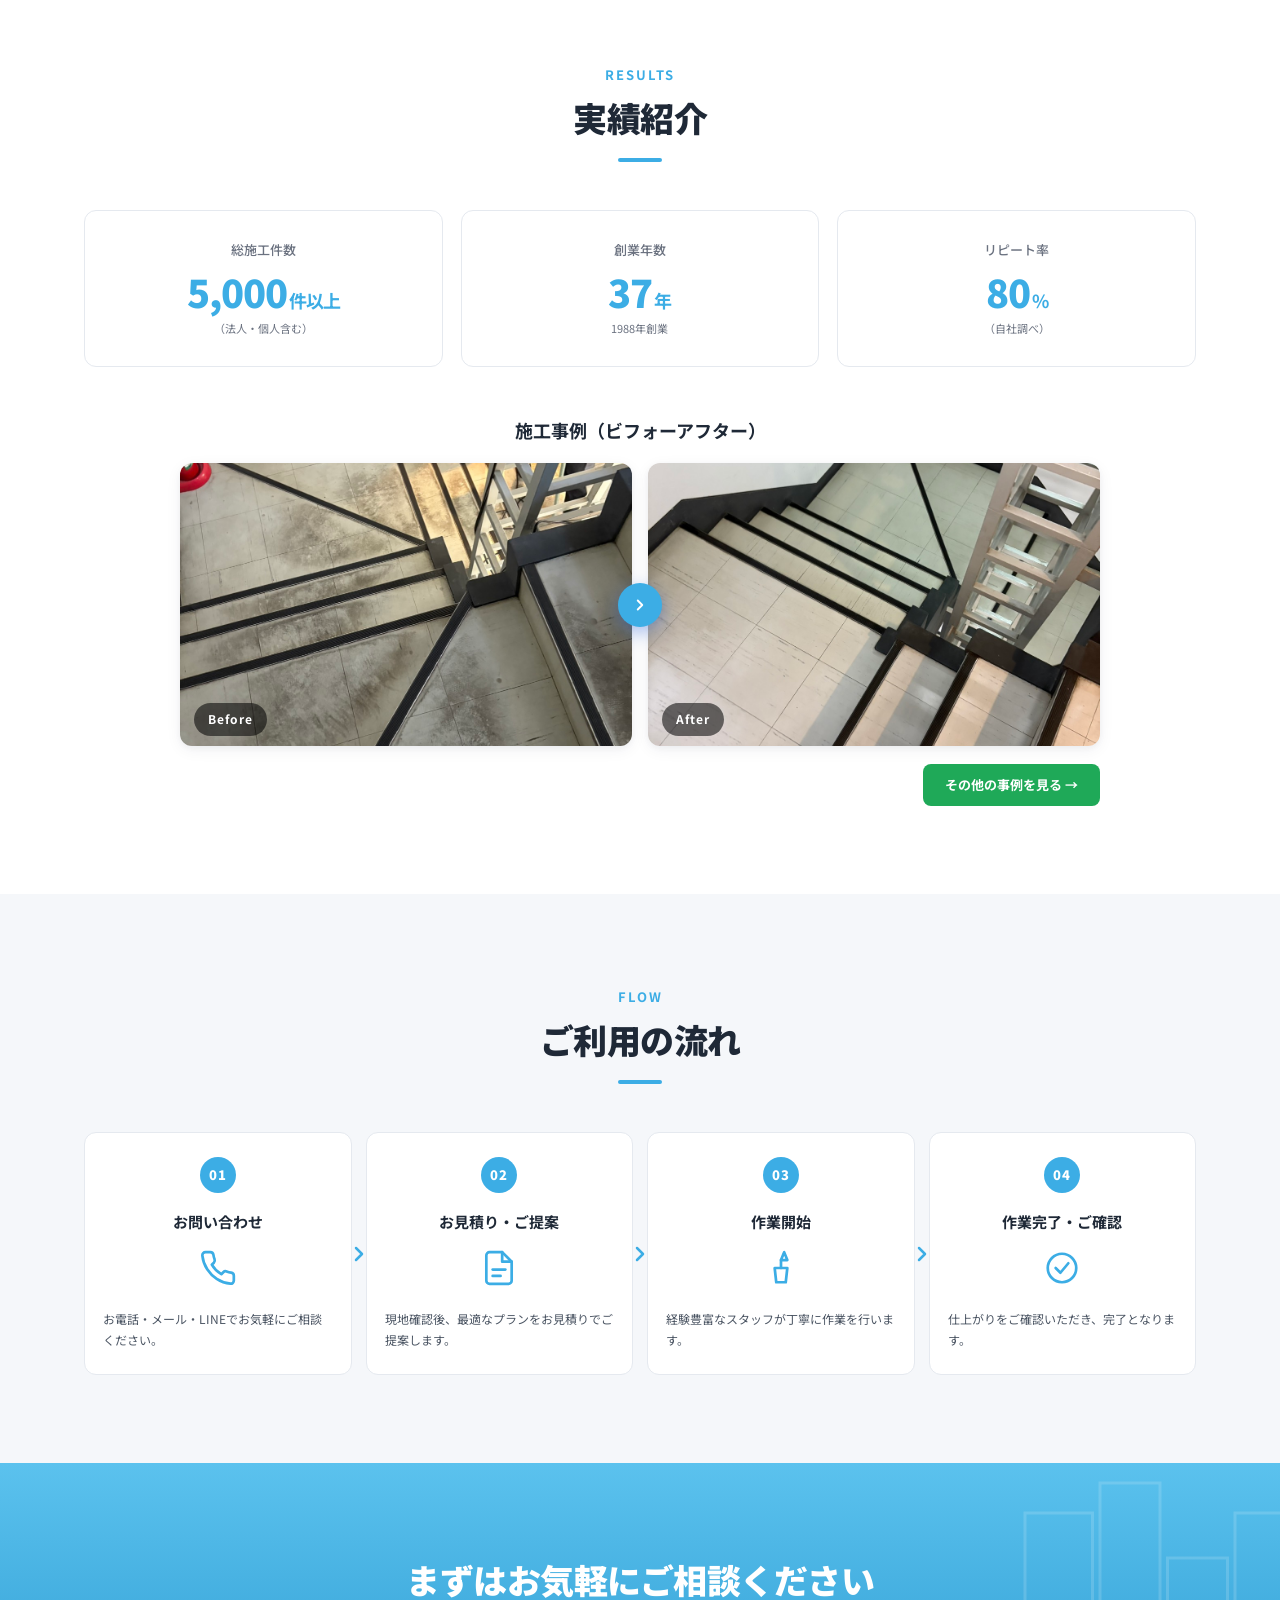
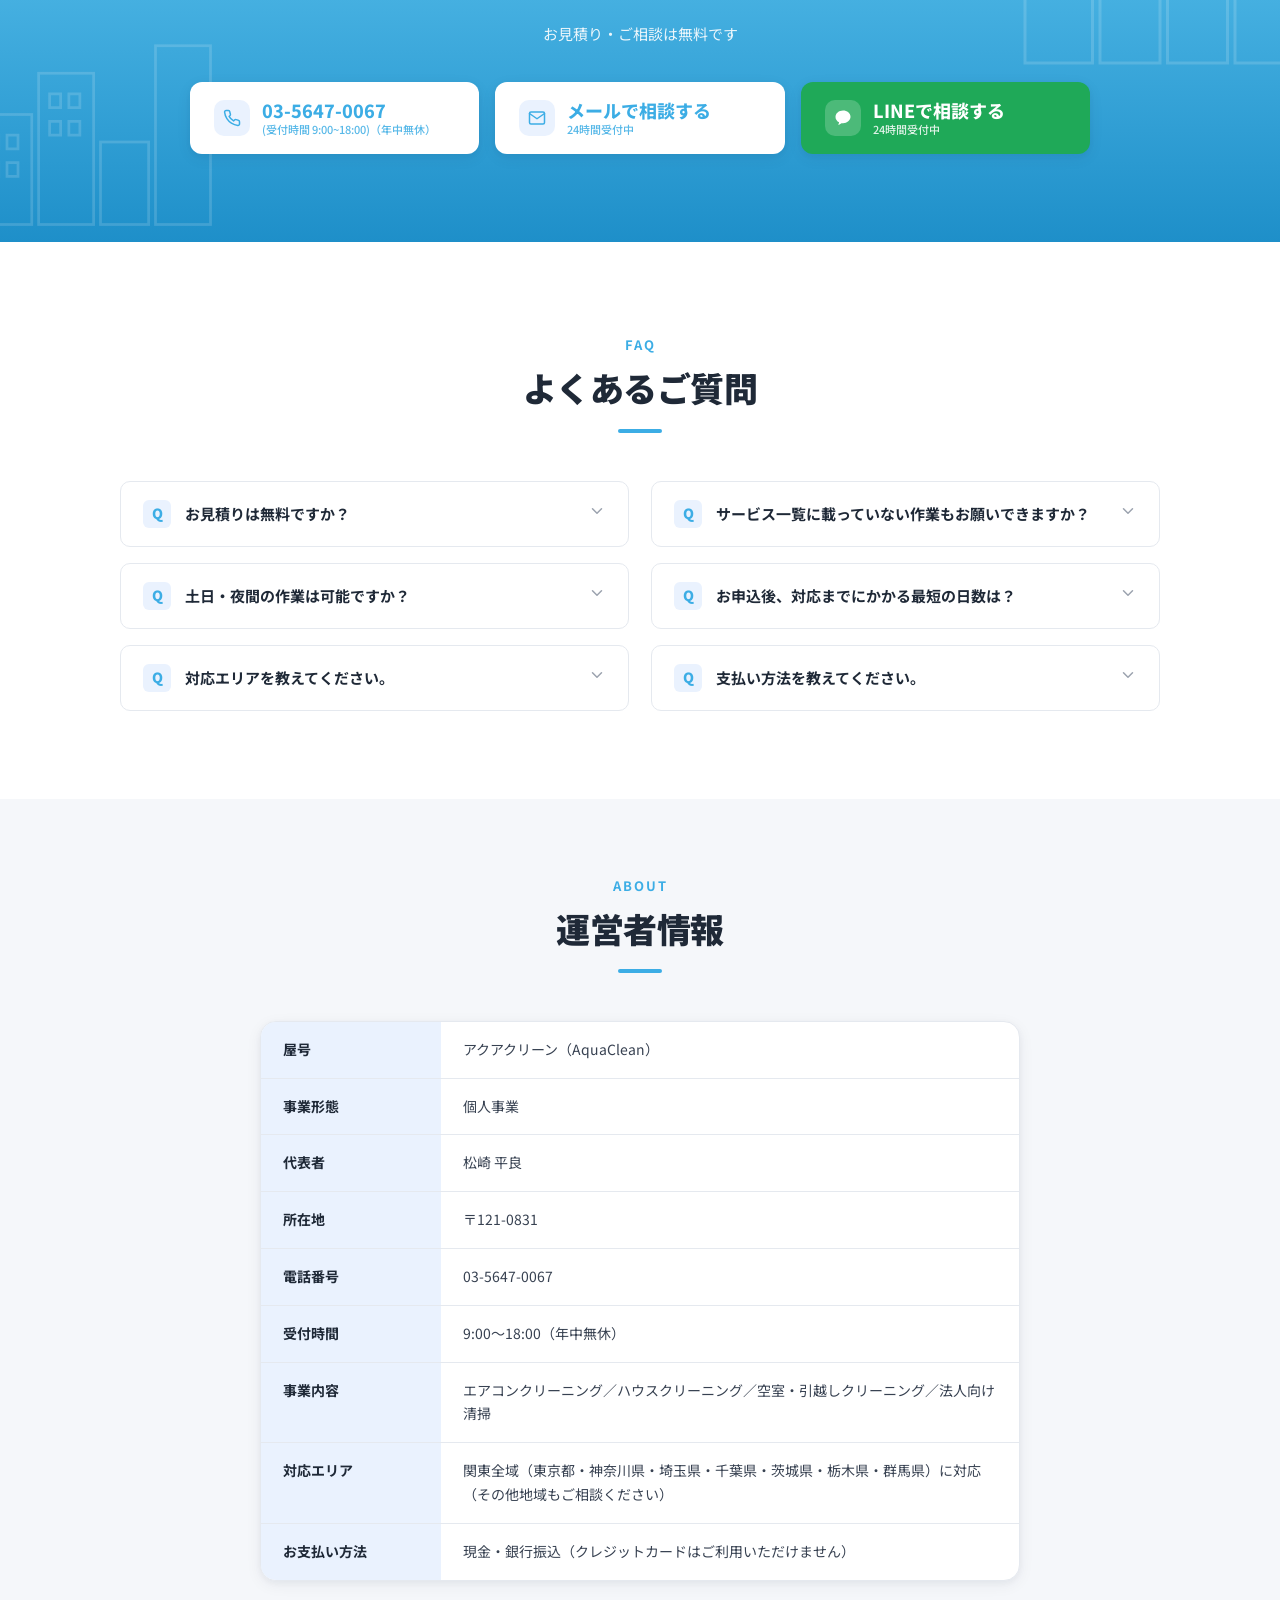
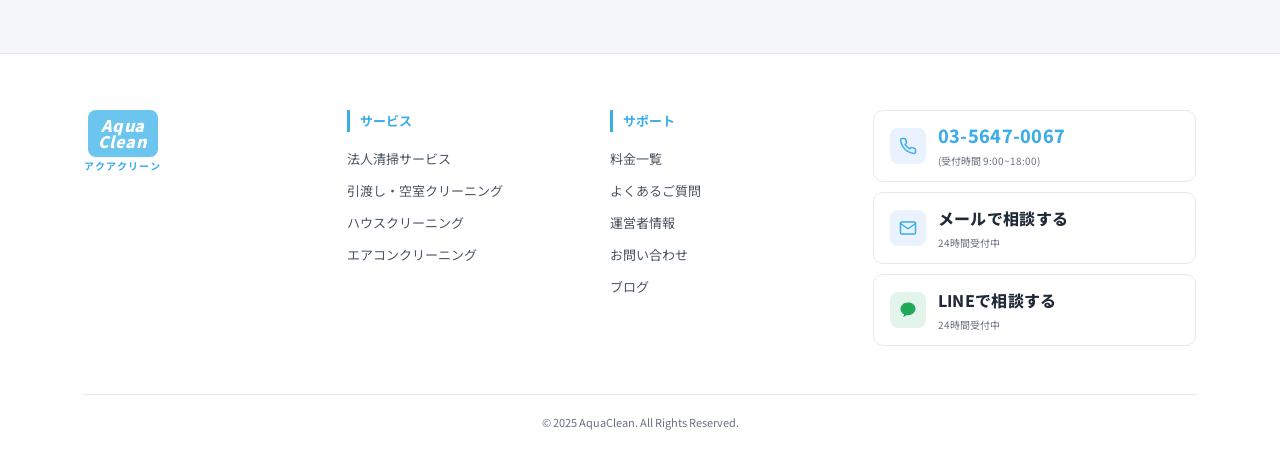
==== commit b5875ac4: "運営者情報に代表者名と郵便番号を反映 Co-Authored-By: Claude Sonnet 5.5 <noreply@anthropic.com> Claude-Session: https:/" ====
--- a/index.html
+++ b/index.html
@@ -1315,8 +1315,8 @@
       <dl>
         <dt>屋号</dt><dd>アクアクリーン（AquaClean）</dd>
         <dt>事業形態</dt><dd>個人事業</dd>
-        <dt>代表者</dt><dd>【代表者名】</dd>
-        <dt>所在地</dt><dd>【所在地】</dd>
+        <dt>代表者</dt><dd>松崎 平良</dd>
+        <dt>所在地</dt><dd>〒121-0831</dd>
         <dt>電話番号</dt><dd><a href="tel:0356470067">03-5647-0067</a></dd>
         <dt>受付時間</dt><dd>9:00〜18:00（年中無休）</dd>
         <dt>事業内容</dt><dd>エアコンクリーニング／ハウスクリーニング／空室・引越しクリーニング／法人向け清掃</dd>
